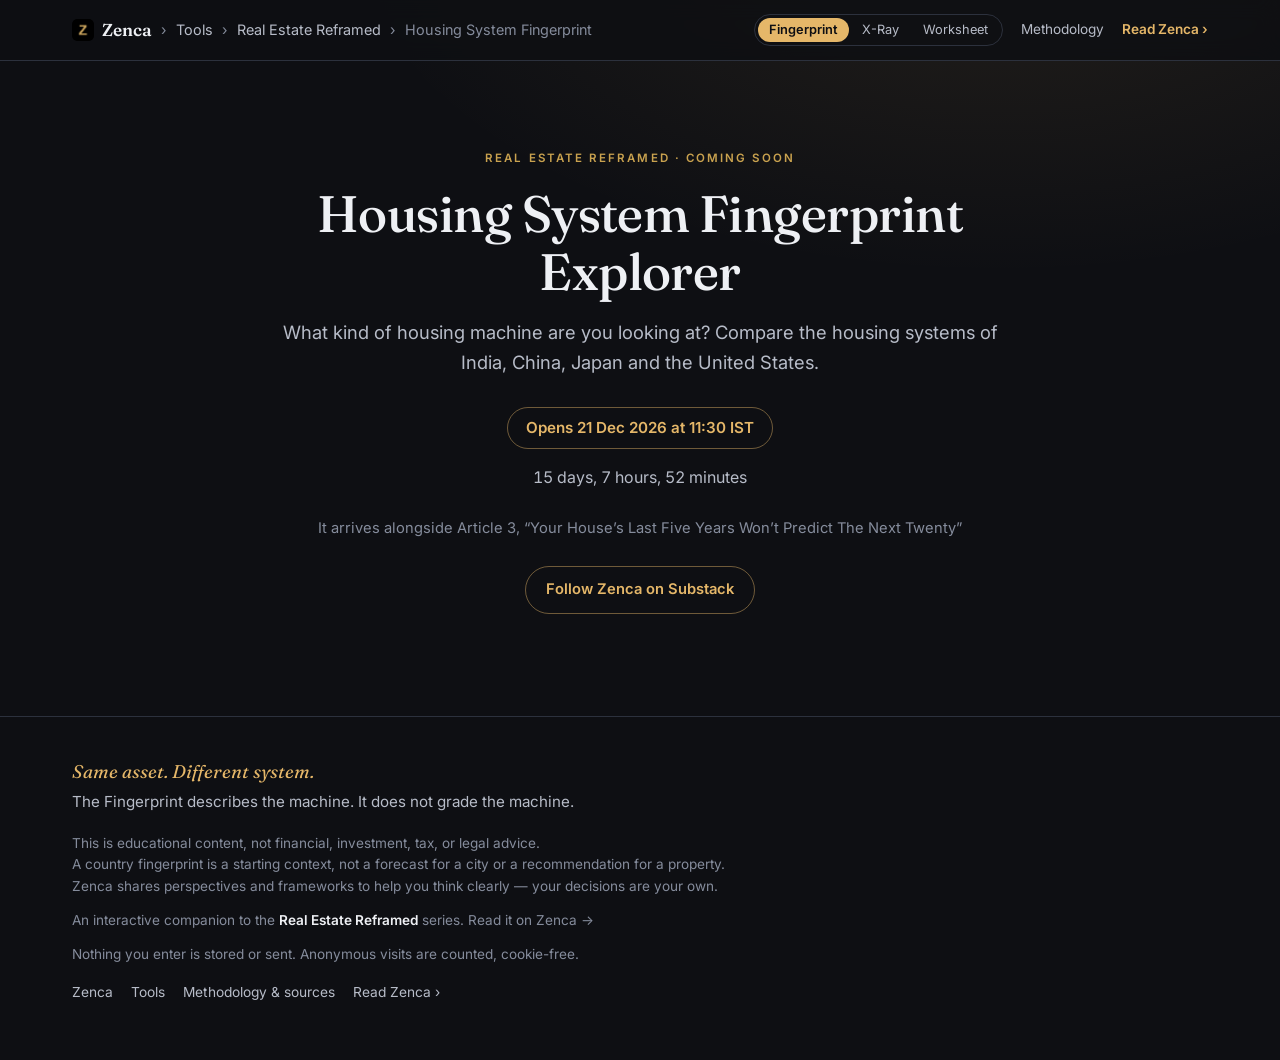
==== fingerprint/index.html @ 31d78867 "Deploy Real Estate Reframed (2026-11-09 19:10)" ====
<!DOCTYPE html>
<html lang="en">
<head>
  <meta charset="UTF-8" />
  <meta name="viewport" content="width=device-width, initial-scale=1.0" />
  <title>Housing System Fingerprint Explorer — Real Estate Reframed</title>
  <meta name="description" content="What kind of housing machine are you looking at? Compare the housing systems of India, China, Japan and the United States across demand, supply, finance, development, legal architecture and shock transmission. A fingerprint, not a scorecard." />
  <link rel="icon" type="image/png" href="favicon.png" />
  <link rel="apple-touch-icon" href="favicon.png" />
  <link rel="preconnect" href="https://fonts.googleapis.com" />
  <link rel="preconnect" href="https://fonts.gstatic.com" crossorigin />
  <link href="https://fonts.googleapis.com/css2?family=Fraunces:ital,opsz,wght@0,9..144,400;0,9..144,500;0,9..144,600;1,9..144,400;1,9..144,500&family=Inter:wght@400;500;600&display=swap" rel="stylesheet" />
  <link rel="stylesheet" href="style.css?v=644ce23826" />
  <!-- zenca-deploy:start (owned by the deployment chat; see build-deploy-planning.md) -->
  <meta property="og:type" content="website" />
  <meta property="og:site_name" content="Zenca" />
  <meta property="og:title" content="Housing System Fingerprint Explorer — Real Estate Reframed" />
  <meta property="og:description" content="Same asset. Different system. India, China, Japan and the US don’t just have different property prices — they have different housing machines." />
  <meta property="og:url" content="https://real-estate-reframed.zenca.global/fingerprint/" />
  <meta property="og:image" content="https://real-estate-reframed.zenca.global/_shared/og/fingerprint.png" />
  <meta property="og:image:width" content="1200" />
  <meta property="og:image:height" content="630" />
  <meta name="twitter:card" content="summary_large_image" />
  <link rel="canonical" href="https://real-estate-reframed.zenca.global/fingerprint/" />
  <link rel="stylesheet" href="../_shared/site.css?v=1f6c7fd32f" />
  <script src="../_shared/site.js?v=88c679d0bc" data-zenca-tool="fingerprint"></script>
  <script data-goatcounter="https://real-estate-reframed.goatcounter.com/count" data-goatcounter-settings='{"no_onload": true}' async src="https://gc.zgo.at/count.js"></script>
  <!-- zenca-deploy:end -->
</head>
<body>
  <a class="skip" href="#app">Skip to content</a>
  <header class="topbar">
    <div class="wrap topbar-inner">
      <nav class="crumbs" aria-label="Breadcrumb">
        <a class="crumb-brand" href="https://zenca.global"><img class="crumb-logo" src="favicon.png" alt="" width="22" height="22" />Zenca</a>
        <!-- zenca-deploy:start --><span class="zenca-rer-mobile"><span class="crumb-sep" aria-hidden="true">›</span><a data-zenca-link="hub" href="../">Real Estate Reframed</a></span><!-- zenca-deploy:end -->
        <span class="crumb-rest">
          <span class="crumb-sep" aria-hidden="true">›</span>
          <a href="https://zenca.global/tools">Tools</a>
          <!-- zenca-deploy:start --><span class="zenca-rer-crumb"><span class="crumb-sep" aria-hidden="true">›</span><a data-zenca-link="hub" href="../">Real Estate Reframed</a></span><!-- zenca-deploy:end -->
          <span class="crumb-sep" aria-hidden="true">›</span>
          <a class="crumb-current" href="#/" aria-current="page">Housing System Fingerprint</a>
        </span>
      </nav>
      <div class="topbar-right">
        <!-- zenca-deploy:start --><nav class="zenca-switch" aria-label="Real Estate Reframed tools"><a data-zenca-link="fingerprint" href="../fingerprint/" aria-current="page">Fingerprint</a><a data-zenca-link="xray" href="../x-ray/">X-Ray</a><a data-zenca-link="worksheet" href="../worksheet/">Worksheet</a></nav><!-- zenca-deploy:end -->
        <a class="top-link" href="#/method">Methodology</a>
        <a class="read-zenca" href="https://zencaglobal.substack.com/" target="_blank" rel="noopener">Read Zenca <span aria-hidden="true">›</span></a>
      </div>
    </div>
  </header>

  <main id="app" tabindex="-1"></main>

  <div class="drawer-scrim" id="drawer-scrim" hidden></div>
  <aside class="drawer" id="drawer" role="dialog" aria-modal="true" aria-labelledby="dr-title" hidden></aside>
  <div class="sr" id="announce" aria-live="polite"></div>

  <footer class="site-foot">
    <div class="wrap">
      <p class="foot-lines">
        <span class="foot-cue">Same asset. Different system.</span>
        <span>The Fingerprint describes the machine. It does not grade the machine.</span>
      </p>
      <p class="disclaimer">
        <span>This is educational content, not financial, investment, tax, or legal advice.</span>
        <span>A country fingerprint is a starting context, not a forecast for a city or a recommendation for a property.</span>
        <span>Zenca shares perspectives and frameworks to help you think clearly — your decisions are your own.</span>
      </p>
      <!-- zenca-deploy:start -->
      <p class="colophon">
        An interactive companion to the <strong>Real Estate Reframed</strong> series.
        <a data-zenca-link="series" href="https://zenca.global/p/real-estate-reframed-series" target="_blank" rel="noopener">Read it on Zenca &rarr;</a>
      </p>
      <p class="colophon privacy-note">Nothing you enter is stored or sent. Anonymous visits are counted, cookie-free.</p>
      <!-- zenca-deploy:end -->
      <nav class="foot-nav" aria-label="Zenca">
        <a href="https://zenca.global">Zenca</a>
        <a href="https://zenca.global/tools">Tools</a>
        <a href="#/method">Methodology &amp; sources</a>
        <a href="https://zencaglobal.substack.com/" target="_blank" rel="noopener">Read Zenca &rsaquo;</a>
      </nav>
    </div>
  </footer>

  <!-- Framework first, then sources, then one file per country. -->
  <script src="data/framework.js?v=1b77fba8e0"></script>
  <script src="data/sources.js?v=18398de680"></script>
  <script src="data/mechanisms.js?v=1ca37f7293"></script>
  <script src="data/countries/in.js?v=6a4deec4f9"></script>
  <script src="data/countries/cn.js?v=12f8444ed9"></script>
  <script src="data/countries/jp.js?v=3e7975215a"></script>
  <script src="data/countries/us.js?v=474ff73842"></script>
  <script src="app.js?v=c3b00e1799"></script>
</body>
</html>
---- fingerprint/style.css ----
/* ============================================================
   Housing System Fingerprint Explorer — Real Estate Reframed
   Zenca design system: dark + gold/amber, Fraunces + Inter,
   shared with FIRE Reframed, The Price of Advice and the
   Property Decision X-Ray. Country colours are identity only:
   always paired with a marker shape and a country code.
   ============================================================ */

:root {
  --bg:        #0e0f13;
  --bg-2:      #15171d;
  --card:      #1a1d25;
  --card-2:    #21252f;
  --cell:      #262b36;
  --line:      #2c313d;
  --ink:       #eef0f4;
  --ink-soft:  #b7bcc8;
  --ink-mute:  #858c9c;
  --gold:      #e5b769;
  --gold-soft: #c9a24f;
  --gold-dim:  rgba(229,183,105,0.14);
  --cool:      #8fa9cc;
  --cool-dim:  rgba(143,169,204,0.12);
  --radius:    16px;
  --wrap:      1180px;
  --shadow:    0 18px 50px rgba(0,0,0,0.45);
  --top:       60px;
  color-scheme: dark;
}

* { box-sizing: border-box; }
[hidden] { display: none !important; }
html { scroll-behavior: smooth; scroll-padding-top: 130px; }
body {
  margin: 0;
  background: radial-gradient(1100px 600px at 78% -8%, rgba(229,183,105,0.10), transparent 60%), var(--bg);
  color: var(--ink);
  font-family: "Inter", system-ui, -apple-system, "Segoe UI", sans-serif;
  line-height: 1.6;
  -webkit-font-smoothing: antialiased;
  overflow-x: hidden;
}
.wrap { max-width: var(--wrap); margin: 0 auto; padding: 0 22px; }
h1, h2, h3, h4 { font-family: "Fraunces", Georgia, "Times New Roman", serif; font-weight: 500; line-height: 1.15; letter-spacing: -0.01em; }
em { color: var(--gold); font-style: italic; }
strong, b { color: var(--ink); font-weight: 600; }
a { color: var(--gold); }
button { font: inherit; color: inherit; }
:focus-visible { outline: 2px solid var(--gold); outline-offset: 2px; border-radius: 6px; }
#app:focus { outline: none; }
.sr { position: absolute; width: 1px; height: 1px; overflow: hidden; clip: rect(0 0 0 0); white-space: nowrap; }
.skip { position: absolute; left: -999px; top: 8px; z-index: 100; background: var(--gold); color: #17130a; padding: 8px 14px; border-radius: 8px; font-weight: 600; }
.skip:focus { left: 12px; }
.muted { color: var(--ink-mute); }

/* ---------- Top bar (shared Zenca pattern) ---------- */
.topbar { position: sticky; top: 0; z-index: 50; background: rgba(14,15,19,0.88); backdrop-filter: blur(10px); border-bottom: 1px solid var(--line); }
.topbar-inner { display: flex; align-items: center; justify-content: space-between; height: var(--top); gap: 12px; }
.crumbs { display: flex; align-items: center; gap: 9px; min-width: 0; font-size: 0.9rem; }
.crumbs a { color: var(--ink-soft); text-decoration: none; white-space: nowrap; transition: color 0.15s; }
.crumbs a:hover { color: var(--gold); }
.crumb-brand { display: inline-flex; align-items: center; gap: 8px; font-family: "Fraunces", serif; font-weight: 600; font-size: 1.08rem; color: var(--ink) !important; }
.crumb-logo { width: 22px; height: 22px; border-radius: 5px; display: block; }
.crumb-rest { display: inline-flex; align-items: center; gap: 9px; min-width: 0; }
.crumb-sep { color: var(--ink-mute); }
.crumb-current { color: var(--ink-mute) !important; overflow: hidden; text-overflow: ellipsis; }
.topbar-right { display: flex; align-items: center; gap: 18px; }
.top-link { color: var(--ink-soft); text-decoration: none; font-size: 0.85rem; white-space: nowrap; }
.top-link:hover { color: var(--gold); }
.read-zenca { color: var(--gold); text-decoration: none; font-weight: 600; font-size: 0.85rem; white-space: nowrap; }
.read-zenca:hover { text-decoration: underline; }

/* ---------- Hero ---------- */
.hero { padding: 74px 0 38px; }
.hero-sm { padding: 48px 0 18px; }
.eyebrow { text-transform: uppercase; letter-spacing: 0.18em; font-size: 0.72rem; color: var(--gold-soft); font-weight: 600; margin: 0 0 18px; }
.hero h1 { font-size: clamp(2.1rem, 5.2vw, 3.6rem); margin: 0 0 22px; max-width: 18ch; }
.lede { font-size: clamp(1.02rem, 2vw, 1.2rem); color: var(--ink-soft); max-width: 70ch; margin: 0 0 26px; }
.guard {
  display: flex; gap: 14px; align-items: flex-start; max-width: 74ch;
  border: 1px solid var(--gold-soft); background: linear-gradient(160deg, rgba(229,183,105,0.10), transparent);
  border-radius: 14px; padding: 14px 18px; margin: 0 0 28px; color: var(--ink-soft); font-size: 0.96rem;
}
.guard-mark { flex: 0 0 auto; color: var(--gold); font-family: "Fraunces", serif; font-size: 1.3rem; line-height: 1.2; }
.guard b { color: var(--ink); }
.hero-a3 { color: var(--ink-soft); font-size: 0.95rem; margin: -10px 0 26px; max-width: 74ch; }
.hero-a3 a { font-style: italic; }
.hero-nav { display: flex; flex-wrap: wrap; gap: 10px; }
.hero-nav a {
  font-size: 0.85rem; color: var(--ink-soft); text-decoration: none;
  border: 1px solid var(--line); border-radius: 999px; padding: 7px 14px;
  transition: border-color 0.15s, color 0.15s, background 0.15s;
}
.hero-nav a:hover { border-color: var(--gold-soft); color: var(--gold); background: var(--gold-dim); }
.cue { font-family: "Fraunces", serif; font-style: italic; color: var(--gold); font-size: clamp(1.15rem, 2.4vw, 1.45rem); margin: 0; }

/* ---------- Sections ---------- */
.part { padding: 56px 0; border-top: 1px solid var(--line); scroll-margin-top: 70px; }
.part-head { margin-bottom: 28px; }
.part-num { display: inline-block; font-size: 0.72rem; font-weight: 700; letter-spacing: 0.16em; text-transform: uppercase; color: var(--gold-soft); border: 1px solid var(--gold-soft); border-radius: 999px; padding: 3px 11px; margin-bottom: 14px; }
.part-head h2 { font-size: clamp(1.6rem, 3.2vw, 2.3rem); margin: 0 0 12px; }
.part-sub { color: var(--ink-soft); margin: 0; max-width: 74ch; }
.lines span { display: block; }
.lines span + span { margin-top: 0.5em; }
.card { background: linear-gradient(180deg, var(--card), var(--bg-2)); border: 1px solid var(--line); border-radius: var(--radius); padding: 24px; box-shadow: var(--shadow); }
.note { color: var(--ink-mute); font-size: 0.86rem; margin: 14px 0 0; }

/* ---------- Country identity ---------- */
.cb { display: inline-flex; align-items: center; gap: 6px; font-weight: 600; font-size: 0.82rem; color: var(--ink); letter-spacing: 0.04em; white-space: nowrap; }
.cb svg { display: block; flex: 0 0 auto; }
.cb-name { font-weight: 500; letter-spacing: 0; color: var(--ink-soft); }

/* ---------- Four apartments ---------- */
.apts { display: grid; grid-template-columns: repeat(4, 1fr); gap: 12px; margin: 0 0 26px; }
.apt { border: 1px dashed var(--line); border-radius: 12px; padding: 14px 16px; font-size: 0.9rem; color: var(--ink-soft); }
.apt .cb { margin-bottom: 8px; }
.apt-plus { color: var(--ink-mute); padding: 0 2px; }

/* ---------- Country cards ---------- */
.machines { display: grid; grid-template-columns: repeat(2, 1fr); gap: 16px; }
.mcard {
  display: flex; flex-direction: column; gap: 12px; position: relative;
  background: linear-gradient(180deg, var(--card), var(--bg-2)); border: 1px solid var(--line); border-radius: var(--radius);
  padding: 22px 24px; border-top: 3px solid var(--c);
}
.mcard-top { display: flex; align-items: center; justify-content: space-between; gap: 12px; }
.mcard-name { font-family: "Fraunces", serif; font-size: 1.5rem; margin: 0; }
.mcard-label { font-family: "Fraunces", serif; font-style: italic; color: var(--gold); font-size: 1.12rem; margin: -4px 0 2px; line-height: 1.3; }
.mcard p { margin: 0; color: var(--ink-soft); font-size: 0.93rem; }
.mcard-k { display: block; font-size: 0.66rem; letter-spacing: 0.14em; text-transform: uppercase; color: var(--ink-mute); font-weight: 600; margin-bottom: 3px; }
.dni { border-left: 2px solid var(--gold-soft); padding: 8px 12px; background: var(--gold-dim); border-radius: 0 8px 8px 0; }
.dni p { color: var(--ink); }
.mcard-foot { display: flex; justify-content: space-between; align-items: center; gap: 10px; margin-top: auto; padding-top: 4px; flex-wrap: wrap; }
.asof { font-size: 0.76rem; color: var(--ink-mute); }

/* ---------- Buttons / links ---------- */
.btn, .btn-ghost {
  display: inline-flex; align-items: center; justify-content: center; gap: 6px; cursor: pointer; text-decoration: none;
  border-radius: 999px; padding: 9px 18px; font-weight: 600; font-size: 0.88rem; transition: background 0.15s, border-color 0.15s, color 0.15s;
}
.btn { background: var(--card-2); border: 1px solid var(--gold-soft); color: var(--gold); }
.btn:hover { background: var(--gold-dim); }
.btn-ghost { background: transparent; border: 1px solid var(--line); color: var(--ink-soft); }
.btn-ghost:hover { border-color: var(--gold-soft); color: var(--gold); }
.small { padding: 5px 12px; font-size: 0.8rem; }
.linkbtn { background: none; border: 0; padding: 0; color: var(--gold); cursor: pointer; font-size: 0.84rem; font-weight: 500; text-decoration: underline; text-decoration-color: rgba(229,183,105,0.4); text-underline-offset: 3px; }
.linkbtn:hover { text-decoration-color: var(--gold); }

/* ---------- Which is better? ---------- */
.which { margin: 0 0 22px; border: 1px solid var(--line); border-radius: 12px; background: var(--bg-2); }
.which summary { cursor: pointer; padding: 12px 16px; color: var(--ink-soft); font-size: 0.92rem; list-style: none; display: flex; align-items: center; gap: 10px; }
.which summary::-webkit-details-marker { display: none; }
.which summary::before { content: "?"; display: grid; place-items: center; width: 22px; height: 22px; border-radius: 50%; border: 1px solid var(--gold-soft); color: var(--gold); font-size: 0.78rem; font-weight: 700; flex: 0 0 auto; }
.which[open] summary { color: var(--ink); }
.which p { margin: 0; padding: 0 16px 14px 48px; color: var(--ink-soft); font-size: 0.92rem; max-width: 80ch; }

/* ---------- Toolbar ---------- */
.toolbar {
  position: sticky; top: var(--top); z-index: 30;
  display: flex; flex-wrap: wrap; align-items: center; gap: 12px 22px;
  padding: 12px 0; margin: 0 0 18px;
  background: rgba(14,15,19,0.97); /* no backdrop-filter: two blurred sticky bars on a very tall page rendered blank in software compositing */
  border-bottom: 1px solid var(--line);
}
.tb-group { display: flex; align-items: center; gap: 8px; flex-wrap: wrap; }
.tb-label { font-size: 0.68rem; letter-spacing: 0.14em; text-transform: uppercase; color: var(--ink-mute); font-weight: 600; margin-right: 2px; }
.chip {
  display: inline-flex; align-items: center; gap: 6px; cursor: pointer;
  background: transparent; border: 1px solid var(--line); border-radius: 999px; padding: 5px 12px 5px 9px;
  color: var(--ink-mute); font-size: 0.82rem; font-weight: 600; transition: border-color 0.15s, color 0.15s, background 0.15s;
}
.chip:hover { border-color: var(--ink-mute); color: var(--ink-soft); }
.chip[aria-pressed="true"] { border-color: var(--c, var(--gold-soft)); color: var(--ink); background: var(--card-2); }
.chip[aria-pressed="false"] svg { opacity: 0.35; }
.chip.fam { padding: 5px 12px; font-weight: 500; }
.chip.fam[aria-pressed="true"] { border-color: var(--gold-soft); color: var(--gold); background: var(--gold-dim); }
.seg { display: inline-flex; border: 1px solid var(--line); border-radius: 999px; overflow: hidden; }
.seg button { background: transparent; border: 0; color: var(--ink-mute); padding: 7px 15px; font-size: 0.84rem; font-weight: 600; cursor: pointer; transition: background 0.15s, color 0.15s; }
.seg button[aria-pressed="true"] { background: var(--gold); color: #17130a; }
.seg.seg-sm button { padding: 5px 12px; font-size: 0.78rem; }
.series-links li .opens { color: var(--gold-soft); font-size: 0.76rem; }
.teaser-links { margin: 14px 0 0; display: flex; flex-wrap: wrap; gap: 8px; }
.switch { display: inline-flex; align-items: center; gap: 9px; cursor: pointer; font-size: 0.84rem; color: var(--ink-soft); user-select: none; }
.switch input { appearance: none; -webkit-appearance: none; width: 34px; height: 20px; border-radius: 999px; background: var(--card-2); border: 1px solid var(--line); position: relative; cursor: pointer; margin: 0; transition: background 0.15s; }
.switch input::after { content: ""; position: absolute; top: 2px; left: 2px; width: 14px; height: 14px; border-radius: 50%; background: var(--ink-mute); transition: transform 0.15s, background 0.15s; }
.switch input:checked { background: var(--cool-dim); border-color: var(--cool); }
.switch input:checked::after { transform: translateX(14px); background: var(--cool); }
.switch input:disabled { opacity: 0.4; }
.switch:has(input:disabled) { color: var(--ink-mute); cursor: default; }
.fam-row { flex-basis: 100%; }

/* ---------- Difference summary ---------- */
.diffsum { border: 1px solid var(--cool); background: var(--cool-dim); border-radius: 12px; padding: 12px 16px; margin: 0 0 20px; font-size: 0.9rem; color: var(--ink-soft); }
.diffsum b { color: var(--ink); }
.diffsum ul { list-style: none; padding: 0; margin: 8px 0 0; display: flex; flex-wrap: wrap; gap: 6px 8px; }
.diffsum li button { background: transparent; border: 1px solid rgba(143,169,204,0.5); color: var(--ink); border-radius: 999px; padding: 3px 11px; font-size: 0.8rem; cursor: pointer; }
.diffsum li button:hover { border-color: var(--cool); }

/* ---------- Legend ---------- */
.legend { display: flex; flex-wrap: wrap; align-items: center; gap: 8px 18px; margin: 0 0 18px; font-size: 0.82rem; color: var(--ink-mute); }
.legend-note { flex-basis: 100%; }

/* ---------- Spectrum: shared track ---------- */
.spec { display: grid; grid-template-columns: minmax(110px, 180px) minmax(0, 1fr) minmax(110px, 180px); align-items: center; gap: 14px; }
.spec-end { font-size: 0.78rem; color: var(--ink-mute); line-height: 1.3; }
.spec-l { text-align: right; }
.spec-r { text-align: left; }
.track { display: grid; grid-template-columns: repeat(5, minmax(0, 1fr)); gap: 3px; }
.cell { background: var(--cell); min-height: 46px; display: flex; align-items: center; justify-content: center; gap: 2px; flex-wrap: wrap; padding: 4px 2px; }
.cell:first-child { border-radius: 9px 0 0 9px; }
.cell:last-child { border-radius: 0 9px 9px 0; }
.mk {
  display: inline-flex; flex-direction: column; align-items: center; gap: 1px; cursor: pointer;
  background: transparent; border: 0; padding: 3px 4px; border-radius: 8px; min-width: 30px;
  transition: background 0.12s, transform 0.12s;
}
.mk:hover { background: rgba(255,255,255,0.06); }
.mk:hover svg { transform: scale(1.12); }
.mk svg { display: block; transition: transform 0.12s; }
.mk-code { font-size: 0.66rem; font-weight: 700; letter-spacing: 0.05em; color: var(--ink-soft); line-height: 1; }
.na-line { grid-column: 2 / 3; font-size: 0.78rem; color: var(--ink-mute); font-style: italic; margin-top: -4px; }

/* compact (lens cards) */
.spec.compact .cell { min-height: 38px; }
.spec.compact .spec-end { font-size: 0.72rem; }

/* ---------- Spectrum: stacked lanes (mobile, single country) ---------- */
.lanes { display: flex; flex-direction: column; gap: 6px; }
.lane-ends { display: flex; justify-content: space-between; gap: 16px; font-size: 0.74rem; color: var(--ink-mute); line-height: 1.3; }
.lane-ends span:last-child { text-align: right; }
.lane { display: grid; grid-template-columns: 52px minmax(0, 1fr); align-items: center; gap: 10px; }
.lane.solo { grid-template-columns: minmax(0, 1fr); }
.lane .track { gap: 2px; }
.lane .cell { min-height: 30px; padding: 2px; }
.lane .mk { min-width: 0; padding: 2px 6px; }
.lane .mk-code { display: none; }
.lane-na { font-size: 0.78rem; color: var(--ink-mute); font-style: italic; }

/* ---------- Families & dimension rows ---------- */
.family { margin: 0 0 38px; scroll-margin-top: 140px; }
.fam-head { display: grid; grid-template-columns: auto 1fr; gap: 4px 14px; align-items: baseline; margin: 0 0 6px; }
.fam-letter { font-family: "Fraunces", serif; color: var(--gold-soft); font-size: 1.5rem; line-height: 1; }
.fam-head h3 { font-size: 1.45rem; margin: 0; }
.fam-q { grid-column: 2; margin: 0; color: var(--ink); font-size: 0.98rem; }
.fam-intro { grid-column: 2; margin: 4px 0 0; color: var(--ink-mute); font-size: 0.9rem; max-width: 80ch; }
.dims { display: flex; flex-direction: column; gap: 10px; margin-top: 16px; }
.dim {
  background: var(--card); border: 1px solid var(--line); border-radius: 14px; padding: 14px 18px 16px;
  scroll-margin-top: 150px; transition: border-color 0.15s;
}
.dim.is-big { border-color: var(--cool); box-shadow: inset 3px 0 0 var(--cool); }
.dim.is-target { border-color: var(--gold-soft); }
.dim-head { display: flex; align-items: center; justify-content: space-between; gap: 10px; margin: 0 0 10px; flex-wrap: wrap; }
.dim-toggle { display: inline-flex; align-items: baseline; gap: 10px; background: none; border: 0; padding: 0; cursor: pointer; text-align: left; color: var(--ink); }
.dim-n { font-family: "Fraunces", serif; color: var(--ink-mute); font-size: 0.95rem; min-width: 1.4em; }
.dim-name { font-family: "Fraunces", serif; font-size: 1.12rem; }
.dim-toggle:hover .dim-name { color: var(--gold); }
.chev { display: inline-block; width: 8px; height: 8px; border-right: 1.5px solid var(--ink-mute); border-bottom: 1.5px solid var(--ink-mute); transform: rotate(45deg) translateY(-3px); transition: transform 0.15s; margin-left: 2px; }
.dim-toggle[aria-expanded="true"] .chev { transform: rotate(225deg) translateY(-1px); }
.tag { font-size: 0.66rem; letter-spacing: 0.1em; text-transform: uppercase; font-weight: 600; border-radius: 999px; padding: 2px 9px; white-space: nowrap; }
.tag-big { color: var(--cool); border: 1px solid rgba(143,169,204,0.6); }
.tag-lens { color: var(--ink-mute); border: 1px solid var(--line); }
.tag-interp { color: var(--gold-soft); border: 1px dashed rgba(201,162,79,0.6); }
.tag-var { color: var(--ink-soft); border: 1px solid var(--line); }
.dim-more { margin-top: 16px; padding-top: 14px; border-top: 1px dashed var(--line); display: grid; grid-template-columns: minmax(0, 1fr) minmax(0, 1.2fr); gap: 18px 28px; }
.dim-more[hidden] { display: none; }
.about p { margin: 0 0 10px; font-size: 0.9rem; color: var(--ink-soft); }
.about p:last-child { margin-bottom: 0; }
.k { display: block; font-size: 0.66rem; letter-spacing: 0.14em; text-transform: uppercase; color: var(--ink-mute); font-weight: 600; margin-bottom: 2px; }
.subf { margin: 4px 0 0; padding: 12px 14px; border: 1px solid var(--line); border-radius: 10px; background: var(--bg-2); font-size: 0.86rem; color: var(--ink-soft); }
.subf ul { margin: 4px 0 8px; padding-left: 18px; }
.subf li { margin: 3px 0; }
.subf li b { font-weight: 500; }
.subf p { margin: 6px 0 0; font-size: 0.86rem; }
.subf-guard { color: var(--ink-mute); border-left: 2px solid var(--gold-soft); padding-left: 10px; }
.rats { list-style: none; margin: 0; padding: 0; display: flex; flex-direction: column; gap: 12px; }
.rats li { display: grid; grid-template-columns: 52px minmax(0, 1fr); gap: 10px; font-size: 0.9rem; color: var(--ink-soft); }
.rats .rat-pos { display: block; font-size: 0.74rem; color: var(--ink-mute); margin-bottom: 1px; }
.rats .linkbtn { margin-top: 3px; display: inline-block; }

/* ---------- Lens cards (at a glance) ---------- */
.lenses { display: flex; flex-direction: column; gap: 16px; }
.lens { background: linear-gradient(180deg, var(--card), var(--bg-2)); border: 1px solid var(--line); border-radius: var(--radius); padding: 22px 24px; scroll-margin-top: 150px; }
.lens-head { display: grid; grid-template-columns: auto 1fr; gap: 0 16px; margin: 0 0 16px; }
.lens-n { font-family: "Fraunces", serif; font-size: 2rem; line-height: 1; color: var(--gold-soft); }
.lens-head h3 { font-size: 1.3rem; margin: 2px 0 6px; }
.lens-head p { margin: 0; color: var(--ink-mute); font-size: 0.9rem; max-width: 80ch; }
.lens-body { display: grid; grid-template-columns: minmax(0, 1fr) minmax(0, 1.15fr); gap: 22px 32px; align-items: start; }
.lens-sum { list-style: none; margin: 0; padding: 0; display: flex; flex-direction: column; gap: 12px; }
.lens-sum li { display: grid; grid-template-columns: 52px minmax(0, 1fr); gap: 10px; font-size: 0.93rem; color: var(--ink-soft); }
.lens-dims { display: flex; flex-direction: column; gap: 12px; }
.mini-dim-name { display: flex; align-items: baseline; justify-content: space-between; gap: 10px; font-size: 0.86rem; color: var(--ink); margin: 0 0 5px; }
.mini-dim-name .linkbtn { font-size: 0.76rem; white-space: nowrap; }
.mini-dim.is-big .track { box-shadow: 0 0 0 1px var(--cool); border-radius: 10px; }
.mini-dim .spec { grid-template-columns: minmax(80px, 120px) minmax(0, 1fr) minmax(80px, 120px); gap: 10px; }
.lens-foot { margin: 14px 0 0; display: flex; justify-content: flex-end; }

/* ---------- Mechanisms ---------- */
.mech-tabs { margin: 0 0 18px; }
.mech-title { font-size: 1.35rem; margin: 0 0 6px; }
.mech-intro { color: var(--ink-soft); margin: 0 0 18px; max-width: 74ch; }
.chains { display: flex; flex-direction: column; gap: 12px; }
.chain { background: var(--card); border: 1px solid var(--line); border-radius: 14px; padding: 14px 18px; display: grid; grid-template-columns: 150px minmax(0, 1fr); gap: 8px 18px; align-items: start; border-left: 3px solid var(--c); }
.chain-who { display: flex; flex-direction: column; gap: 6px; }
.period { display: inline-block; align-self: flex-start; font-size: 0.66rem; letter-spacing: 0.1em; text-transform: uppercase; color: var(--ink-mute); border: 1px solid var(--line); border-radius: 999px; padding: 2px 9px; font-weight: 600; }
.steps { list-style: none; margin: 0; padding: 0; display: flex; flex-wrap: wrap; align-items: center; gap: 6px 4px; }
.steps li { display: inline-flex; align-items: center; gap: 4px; font-size: 0.88rem; color: var(--ink); }
.steps li + li::before { content: "→"; color: var(--gold-soft); margin: 0 4px 0 2px; }
.steps span { background: var(--card-2); border: 1px solid var(--line); border-radius: 8px; padding: 3px 9px; }
.chain-note { grid-column: 2; margin: 2px 0 0; color: var(--ink-mute); font-size: 0.84rem; }
.chain-dims { grid-column: 2; display: flex; flex-wrap: wrap; align-items: center; gap: 4px 12px; font-size: 0.8rem; color: var(--ink-mute); }
.lev-site { font-family: "Fraunces", serif; font-size: 1.2rem; color: var(--ink); margin: 0 0 2px; }
.mech-caption { margin: 18px 0 0; }

/* ---------- Layers ---------- */
.layers { list-style: none; margin: 0 0 16px; padding: 0; display: grid; grid-template-columns: repeat(4, 1fr); }
.layers li { position: relative; padding: 16px 20px; border: 1px solid var(--line); background: var(--card); display: flex; flex-direction: column; gap: 3px; }
.layers li:first-child { border-radius: 12px 0 0 12px; border-color: var(--gold-soft); background: linear-gradient(160deg, rgba(229,183,105,0.12), var(--card)); }
.layers li:last-child { border-radius: 0 12px 12px 0; }
.layers li + li { border-left: 0; }
.layers li:not(:last-child)::after { content: "→"; position: absolute; right: -9px; top: 50%; transform: translateY(-50%); color: var(--gold); background: var(--bg); z-index: 1; padding: 0 1px; font-size: 0.9rem; }
.layers b { font-family: "Fraunces", serif; font-weight: 500; font-size: 1.12rem; color: var(--gold); }
.layers span { color: var(--ink-soft); font-size: 0.88rem; }
.layers .here { font-size: 0.64rem; letter-spacing: 0.12em; text-transform: uppercase; color: var(--gold-soft); font-weight: 700; }

.series-links { margin: 0 0 18px; }
.series-links ul { list-style: none; margin: 6px 0 0; padding: 0; display: grid; grid-template-columns: repeat(3, minmax(0, 1fr)); gap: 10px; }
.series-links li { background: var(--card); border: 1px solid var(--line); border-radius: 12px; padding: 12px 16px; display: flex; flex-direction: column; gap: 3px; font-size: 0.9rem; }
.series-links li a { text-decoration: none; font-weight: 600; }
.series-links li a:hover { text-decoration: underline; }
.series-links li span { color: var(--ink-mute); font-size: 0.82rem; }
@media (max-width: 720px) { .series-links ul { grid-template-columns: 1fr; } }
.method-teaser { display: grid; grid-template-columns: minmax(0, 1fr) minmax(0, 1.3fr); gap: 20px 36px; align-items: start; }
.method-teaser h3 { font-size: 1.35rem; margin: 0 0 10px; }
.checks { list-style: none; margin: 0; padding: 0; display: flex; flex-direction: column; gap: 8px; }
.checks li { display: grid; grid-template-columns: 18px 1fr; gap: 10px; color: var(--ink-soft); font-size: 0.92rem; }
.checks li::before { content: ""; width: 7px; height: 7px; margin-top: 8px; border-radius: 50%; background: var(--gold-soft); }

/* ---------- Country page ---------- */
.back { display: inline-flex; gap: 6px; color: var(--ink-soft); text-decoration: none; font-size: 0.88rem; margin: 0 0 22px; }
.back:hover { color: var(--gold); }
.c-hero { display: grid; grid-template-columns: minmax(0, 1.25fr) minmax(0, 1fr); gap: 26px 40px; align-items: start; }
.c-hero h1 { font-size: clamp(2.1rem, 5vw, 3.3rem); margin: 6px 0 6px; display: flex; align-items: center; gap: 14px; }
.c-label { font-family: "Fraunces", serif; font-style: italic; color: var(--gold); font-size: clamp(1.2rem, 2.6vw, 1.6rem); margin: 0 0 18px; line-height: 1.3; }
.c-hero p { color: var(--ink-soft); margin: 0 0 12px; }
.side-stack { display: flex; flex-direction: column; gap: 14px; }
.compare-box { display: flex; flex-direction: column; gap: 10px; }
.compare-box label { font-size: 0.86rem; color: var(--ink-soft); }
.compare-row { display: flex; gap: 8px; flex-wrap: wrap; }
select { background: var(--bg-2); border: 1px solid var(--line); color: var(--ink); border-radius: 10px; padding: 8px 12px; font: inherit; font-size: 0.9rem; }
select:focus { border-color: var(--gold-soft); outline: none; }
.var-note { font-size: 0.86rem; color: var(--ink-soft); border: 1px solid var(--line); border-radius: 10px; padding: 10px 14px; background: var(--bg-2); }
.lens-list { display: grid; grid-template-columns: repeat(2, 1fr); gap: 12px; }
.lens-item { background: var(--card); border: 1px solid var(--line); border-radius: 12px; padding: 14px 16px; }
.lens-item .k { margin-bottom: 4px; }
.lens-item p { margin: 0; font-size: 0.92rem; color: var(--ink-soft); }
.single .dim-head { margin-bottom: 6px; }
.single-rat { display: grid; grid-template-columns: minmax(0, 1fr) auto; gap: 6px 16px; align-items: baseline; margin-top: 10px; font-size: 0.9rem; color: var(--ink-soft); }
.single-rat p { margin: 0; }

/* ---------- Method page ---------- */
.m-grid { display: grid; grid-template-columns: 220px minmax(0, 1fr); gap: 36px; align-items: start; }
.m-nav { position: sticky; top: 84px; display: flex; flex-direction: column; gap: 2px; }
.m-nav a { color: var(--ink-soft); text-decoration: none; font-size: 0.88rem; padding: 6px 10px; border-radius: 8px; }
.m-nav a:hover { background: var(--card); color: var(--gold); }
.m-sec { margin: 0 0 44px; scroll-margin-top: 80px; }
.m-sec h2 { font-size: 1.7rem; margin: 0 0 12px; }
.m-sec h3 { font-size: 1.15rem; margin: 22px 0 8px; }
.m-sec p, .m-sec li { color: var(--ink-soft); font-size: 0.95rem; max-width: 80ch; }
.m-sec ul { padding-left: 20px; }
.m-sec li { margin: 4px 0; }
.req-lines { display: flex; flex-direction: column; gap: 6px; margin: 0 0 16px; }
.tbl-wrap { overflow-x: auto; border: 1px solid var(--line); border-radius: 12px; margin: 12px 0; }
table { width: 100%; border-collapse: collapse; font-size: 0.86rem; }
th, td { text-align: left; padding: 10px 14px; border-bottom: 1px solid var(--line); vertical-align: top; }
th { color: var(--ink-mute); font-weight: 600; font-size: 0.72rem; letter-spacing: 0.1em; text-transform: uppercase; background: var(--bg-2); }
td { color: var(--ink-soft); }
tr:last-child td { border-bottom: 0; }
td b { color: var(--ink); font-weight: 500; }
.pos-demo { max-width: 640px; margin: 14px 0; }
.pos-demo .spec { grid-template-columns: 90px minmax(0, 1fr) 90px; }
.pos-names { display: grid; grid-template-columns: 90px minmax(0, 1fr) 90px; gap: 14px; margin-top: 6px; }
.pos-names div { display: grid; grid-template-columns: repeat(5, 1fr); gap: 3px; grid-column: 2; }
.pos-names span { text-align: center; font-size: 0.72rem; color: var(--ink-mute); }

/* ---------- Evidence drawer ---------- */
.drawer-scrim { position: fixed; inset: 0; background: rgba(5,6,9,0.6); z-index: 80; }
.drawer {
  position: fixed; top: 0; right: 0; bottom: 0; z-index: 90; width: min(520px, 100vw);
  background: var(--bg-2); border-left: 1px solid var(--line); box-shadow: var(--shadow);
  display: flex; flex-direction: column; animation: slide-in 0.18s ease-out;
}
@keyframes slide-in { from { transform: translateX(24px); opacity: 0; } to { transform: none; opacity: 1; } }
.dr-head { padding: 18px 22px 14px; border-bottom: 1px solid var(--line); display: flex; justify-content: space-between; gap: 12px; align-items: flex-start; }
.dr-head h2 { font-size: 1.35rem; margin: 4px 0 0; }
.dr-close { background: var(--card); border: 1px solid var(--line); border-radius: 50%; width: 34px; height: 34px; cursor: pointer; color: var(--ink-soft); font-size: 1.1rem; line-height: 1; flex: 0 0 auto; }
.dr-close:hover { border-color: var(--gold-soft); color: var(--gold); }
.dr-body { overflow-y: auto; padding: 16px 22px 28px; display: flex; flex-direction: column; gap: 18px; }
.dr-tabs { display: flex; gap: 6px; flex-wrap: wrap; }
.dr-pos { font-size: 0.92rem; color: var(--ink); margin: 8px 0 0; }
.dr-pos b { font-weight: 600; }
.dr-q { font-family: "Fraunces", serif; font-size: 1.05rem; color: var(--gold); margin: 0 0 6px; }
.dr-short { margin: 0 0 8px; color: var(--ink); }
.dr-long { margin: 0; color: var(--ink-soft); font-size: 0.93rem; }
.conf { border: 1px solid var(--line); border-radius: 12px; padding: 12px 14px; background: var(--card); font-size: 0.88rem; color: var(--ink-soft); }
.conf-label { display: inline-flex; align-items: center; gap: 8px; font-weight: 600; color: var(--ink); margin-bottom: 4px; }
.conf-label.interpretive { color: var(--gold); }
.conf p { margin: 4px 0 0; }
.dr-meta { display: flex; flex-wrap: wrap; gap: 6px 14px; font-size: 0.8rem; color: var(--ink-mute); }
.srcs { list-style: none; margin: 0; padding: 0; display: flex; flex-direction: column; gap: 10px; }
.srcs li { font-size: 0.86rem; color: var(--ink-soft); border-left: 2px solid var(--line); padding: 2px 0 2px 12px; }
.srcs .src-pub { color: var(--ink); font-weight: 500; }
.srcs .src-meta { display: block; font-size: 0.76rem; color: var(--ink-mute); margin-top: 2px; }
.dr-about { border-top: 1px dashed var(--line); padding-top: 14px; }
.dr-about summary { cursor: pointer; color: var(--ink-soft); font-size: 0.88rem; }
.dr-about p { font-size: 0.88rem; color: var(--ink-soft); margin: 10px 0 0; }
.dr-foot { font-size: 0.8rem; color: var(--ink-mute); border-top: 1px solid var(--line); padding: 12px 22px; }

/* ---------- Footer ---------- */
.site-foot { border-top: 1px solid var(--line); margin-top: 30px; padding: 40px 0 56px; }
.foot-lines { display: flex; flex-direction: column; gap: 4px; margin: 0 0 18px; color: var(--ink-soft); font-size: 0.95rem; }
.foot-cue { font-family: "Fraunces", serif; font-style: italic; color: var(--gold); font-size: 1.15rem; }
.disclaimer, .colophon { color: var(--ink-mute); font-size: 0.85rem; margin: 0 0 12px; }
.disclaimer span { display: block; }
.colophon a { color: var(--gold); text-decoration: none; }
.foot-nav { display: flex; flex-wrap: wrap; gap: 18px; margin-top: 16px; }
.foot-nav a { color: var(--ink-soft); text-decoration: none; font-size: 0.86rem; }
.foot-nav a:hover { color: var(--gold); }

/* ---------- Responsive ---------- */
@media (max-width: 980px) {
  .lens-body, .dim-more, .method-teaser, .c-hero { grid-template-columns: 1fr; }
  .apts { grid-template-columns: repeat(2, 1fr); }
  .m-grid { grid-template-columns: 1fr; }
  .m-nav { position: static; flex-direction: row; flex-wrap: wrap; }
}
@media (max-width: 720px) {
  html { scroll-padding-top: 90px; }
  .wrap { padding: 0 16px; }
  .crumb-rest a:not(.crumb-current), .crumb-rest .crumb-sep:first-child { display: none; }
  .read-zenca { display: none; }
  .hero { padding: 46px 0 26px; }
  .part { padding: 42px 0; }
  .machines, .lens-list, .apts { grid-template-columns: 1fr; }
  .layers { grid-template-columns: 1fr; }
  .layers li { border-radius: 0 !important; border-left: 1px solid var(--line) !important; }
  .layers li + li { border-top: 0; }
  .layers li:first-child { border-radius: 12px 12px 0 0 !important; }
  .layers li:last-child { border-radius: 0 0 12px 12px !important; }
  .layers li:not(:last-child)::after { content: "↓"; right: 50%; top: auto; bottom: -11px; transform: translateX(50%); }
  .toolbar { position: static; gap: 10px 14px; }
  .chain { grid-template-columns: 1fr; }
  .chain-note, .chain-dims { grid-column: 1; }
  .dim { padding: 14px 14px 16px; }
  .lens { padding: 18px 16px; }
  .drawer { width: 100vw; top: 8vh; border-left: 0; border-top: 1px solid var(--line); border-radius: 16px 16px 0 0; animation-name: slide-up; }
  @keyframes slide-up { from { transform: translateY(24px); opacity: 0; } to { transform: none; opacity: 1; } }
}
@media (prefers-reduced-motion: reduce) {
  html { scroll-behavior: auto; }
  *, *::before, *::after { animation: none !important; transition: none !important; }
}
@media print {
  .topbar, .toolbar, .drawer, .drawer-scrim, .hero-nav { display: none !important; }
  body { background: #fff; color: #111; }
}
---- _shared/site.css ----
/* ============================================================
   Real Estate Reframed — shared deploy UI (owned by the deployment chat)
   Styles only elements the deploy layer adds to the tools:
   series crumb, tool switcher, locked-page teaser, preview tag.
   Every class is zenca-prefixed so nothing collides with a tool's CSS.
   Rules: the top bar stays one 60px line; nothing sticky or blurred;
   everything here is hidden in print.
   ============================================================ */

/* Series crumb (desktop, inside .crumb-rest) */
.zenca-rer-crumb { display: inline-flex; align-items: center; gap: 9px; white-space: nowrap; }
.zenca-rer-crumb a { color: #b7bcc8; text-decoration: none; }
.zenca-rer-crumb a:hover { color: #e5b769; }

/* Series crumb (phones, next to the Zenca mark) */
.zenca-rer-mobile { display: none; align-items: center; gap: 9px; white-space: nowrap; }
.zenca-rer-mobile a { color: #b7bcc8 !important; text-decoration: none; }

/* Tool switcher (wide screens only) */
.zenca-switch { display: inline-flex; align-items: center; gap: 2px; padding: 3px; border: 1px solid #2c313d; border-radius: 999px; }
.zenca-switch a { color: #b7bcc8; text-decoration: none; font-size: 0.8rem; padding: 4px 11px; border-radius: 999px; white-space: nowrap; line-height: 1.3; }
.zenca-switch a:hover { color: #e5b769; }
.zenca-switch a[aria-current="page"] { color: #0e0f13; background: #e5b769; font-weight: 600; }

@media (max-width: 1180px) { .zenca-switch { display: none; } }
@media (max-width: 720px) {
  .zenca-rer-crumb { display: none !important; }
  .zenca-rer-mobile { display: inline-flex; }
  /* Phones show "Zenca › Real Estate Reframed" only, the same in every tool
     (the X-Ray and Worksheet already hide .crumb-rest at this width). */
  .crumbs .zenca-rer-mobile ~ .crumb-rest { display: none !important; }
}

/* Links that are not live yet render as plain text */
.zenca-unlinked { color: inherit; }
.zenca-opens { color: #858c9c; font-size: 0.9em; }

/* ---------- Locked page ---------- */
html.zenca-locked #app,
html.zenca-locked .drawer,
html.zenca-locked .drawer-scrim,
html.zenca-locked .skip { display: none !important; }

.zenca-teaser { padding: 88px 22px 72px; }
.zenca-teaser-inner { max-width: 720px; margin: 0 auto; text-align: center; }
.zenca-teaser-eyebrow { text-transform: uppercase; letter-spacing: 0.18em; font-size: 0.72rem; color: #c9a24f; font-weight: 600; margin: 0 0 18px; }
.zenca-teaser-title { font-family: "Fraunces", Georgia, serif; font-weight: 500; font-size: clamp(2rem, 5vw, 3.2rem); line-height: 1.12; letter-spacing: -0.01em; margin: 0 0 18px; color: #eef0f4; }
.zenca-teaser-line { color: #b7bcc8; font-size: clamp(1rem, 2vw, 1.15rem); line-height: 1.6; margin: 0 auto 30px; max-width: 60ch; }
.zenca-teaser-when { display: inline-block; margin: 0 0 10px; padding: 8px 18px; border: 1px solid rgba(229,183,105,0.45); border-radius: 999px; color: #e5b769; font-weight: 600; font-size: 0.95rem; }
.zenca-teaser-countdown { color: #b7bcc8; font-variant-numeric: tabular-nums; margin: 6px 0 26px; }
.zenca-teaser-note { color: #858c9c; font-size: 0.92rem; margin: 0 0 26px; }
.zenca-teaser-actions { display: flex; flex-wrap: wrap; justify-content: center; gap: 12px; margin: 0; }
.zenca-btn { display: inline-block; padding: 11px 20px; border-radius: 999px; background: #e5b769; color: #0e0f13 !important; font-weight: 600; text-decoration: none; font-size: 0.92rem; }
.zenca-btn:hover { background: #f0c780; }
.zenca-btn-ghost { background: transparent; color: #e5b769 !important; border: 1px solid rgba(229,183,105,0.45); }
.zenca-btn-ghost:hover { background: rgba(229,183,105,0.12); }

/* Preview indicator (only with ?unlock=all or ?now=) */
.zenca-preview-tag { position: fixed; left: 12px; bottom: 12px; z-index: 60; background: #21252f; color: #eef0f4; border: 1px solid #c9a24f; border-radius: 8px; padding: 6px 10px; font: 600 0.75rem/1.3 "Inter", system-ui, sans-serif; }
.zenca-preview-tag a { color: #e5b769; }

@media print {
  .zenca-deploy-ui, .zenca-switch, .zenca-rer-crumb, .zenca-rer-mobile, .zenca-preview-tag { display: none !important; }
}
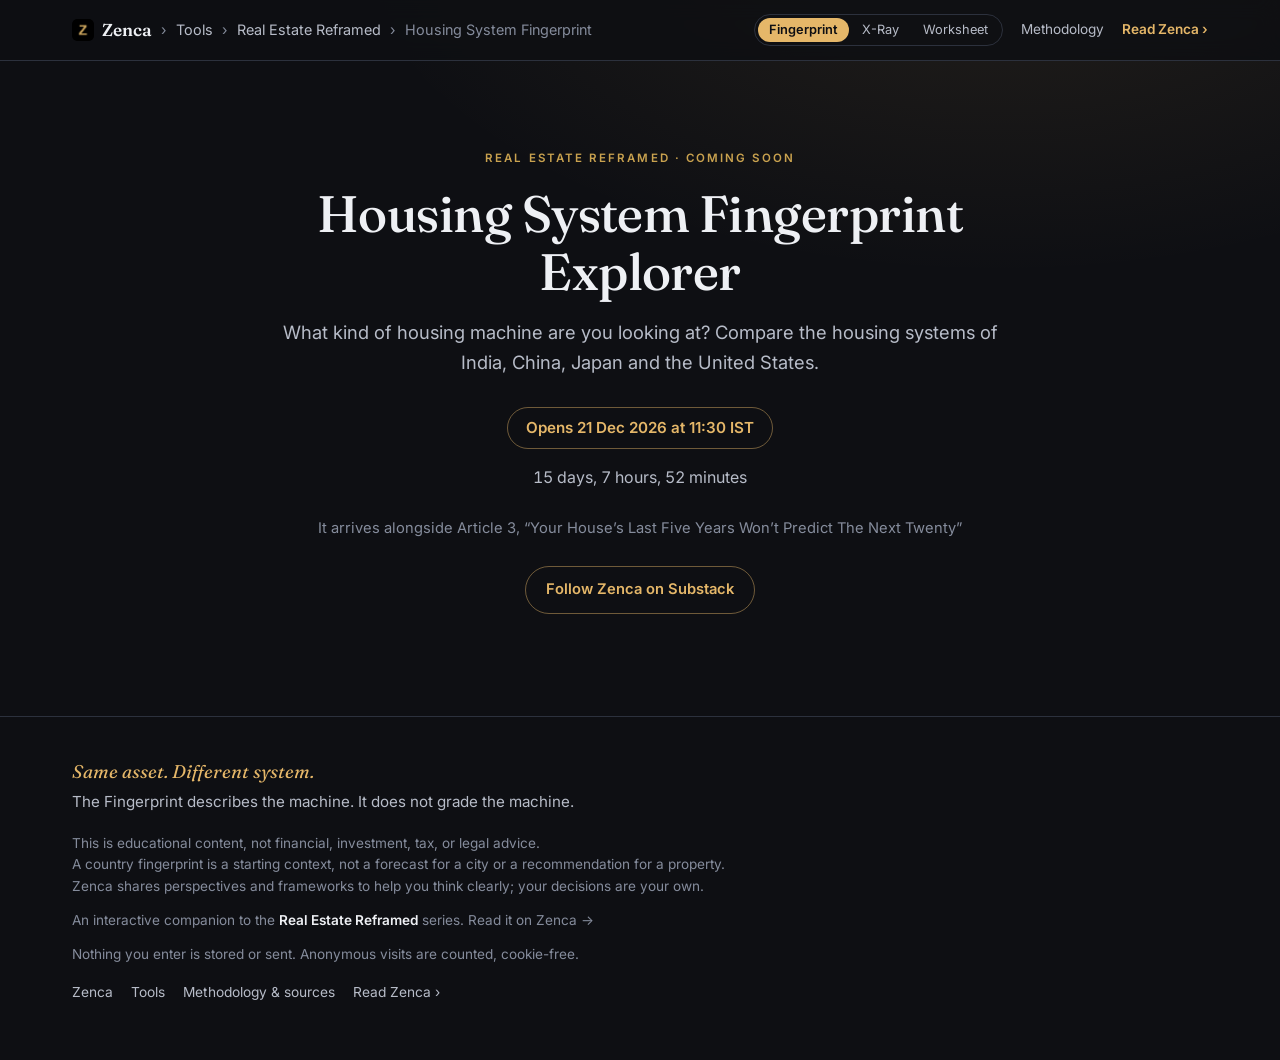
==== commit 442ef66a: "Deploy Real Estate Reframed (2026-11-12 20:32)" ====
--- a/fingerprint/index.html
+++ b/fingerprint/index.html
@@ -3,27 +3,27 @@
 <head>
   <meta charset="UTF-8" />
   <meta name="viewport" content="width=device-width, initial-scale=1.0" />
-  <title>Housing System Fingerprint Explorer — Real Estate Reframed</title>
+  <title>Housing System Fingerprint Explorer | Real Estate Reframed</title>
   <meta name="description" content="What kind of housing machine are you looking at? Compare the housing systems of India, China, Japan and the United States across demand, supply, finance, development, legal architecture and shock transmission. A fingerprint, not a scorecard." />
   <link rel="icon" type="image/png" href="favicon.png" />
   <link rel="apple-touch-icon" href="favicon.png" />
   <link rel="preconnect" href="https://fonts.googleapis.com" />
   <link rel="preconnect" href="https://fonts.gstatic.com" crossorigin />
   <link href="https://fonts.googleapis.com/css2?family=Fraunces:ital,opsz,wght@0,9..144,400;0,9..144,500;0,9..144,600;1,9..144,400;1,9..144,500&family=Inter:wght@400;500;600&display=swap" rel="stylesheet" />
-  <link rel="stylesheet" href="style.css?v=644ce23826" />
+  <link rel="stylesheet" href="style.css?v=d2a25e6930" />
   <!-- zenca-deploy:start (owned by the deployment chat; see build-deploy-planning.md) -->
   <meta property="og:type" content="website" />
   <meta property="og:site_name" content="Zenca" />
-  <meta property="og:title" content="Housing System Fingerprint Explorer — Real Estate Reframed" />
-  <meta property="og:description" content="Same asset. Different system. India, China, Japan and the US don’t just have different property prices — they have different housing machines." />
+  <meta property="og:title" content="Housing System Fingerprint Explorer | Real Estate Reframed" />
+  <meta property="og:description" content="Same asset. Different system. India, China, Japan and the US don’t just have different property prices. They have different housing machines." />
   <meta property="og:url" content="https://real-estate-reframed.zenca.global/fingerprint/" />
   <meta property="og:image" content="https://real-estate-reframed.zenca.global/_shared/og/fingerprint.png" />
   <meta property="og:image:width" content="1200" />
   <meta property="og:image:height" content="630" />
   <meta name="twitter:card" content="summary_large_image" />
   <link rel="canonical" href="https://real-estate-reframed.zenca.global/fingerprint/" />
-  <link rel="stylesheet" href="../_shared/site.css?v=1f6c7fd32f" />
-  <script src="../_shared/site.js?v=88c679d0bc" data-zenca-tool="fingerprint"></script>
+  <link rel="stylesheet" href="../_shared/site.css?v=f06904db3f" />
+  <script src="../_shared/site.js?v=d02275a9c1" data-zenca-tool="fingerprint"></script>
   <script data-goatcounter="https://real-estate-reframed.goatcounter.com/count" data-goatcounter-settings='{"no_onload": true}' async src="https://gc.zgo.at/count.js"></script>
   <!-- zenca-deploy:end -->
 </head>
@@ -65,7 +65,7 @@
       <p class="disclaimer">
         <span>This is educational content, not financial, investment, tax, or legal advice.</span>
         <span>A country fingerprint is a starting context, not a forecast for a city or a recommendation for a property.</span>
-        <span>Zenca shares perspectives and frameworks to help you think clearly — your decisions are your own.</span>
+        <span>Zenca shares perspectives and frameworks to help you think clearly; your decisions are your own.</span>
       </p>
       <!-- zenca-deploy:start -->
       <p class="colophon">
@@ -84,13 +84,13 @@
   </footer>
 
   <!-- Framework first, then sources, then one file per country. -->
-  <script src="data/framework.js?v=1b77fba8e0"></script>
-  <script src="data/sources.js?v=18398de680"></script>
-  <script src="data/mechanisms.js?v=1ca37f7293"></script>
+  <script src="data/framework.js?v=ecfe65fcbb"></script>
+  <script src="data/sources.js?v=013ba5aa5c"></script>
+  <script src="data/mechanisms.js?v=3de9011a7b"></script>
   <script src="data/countries/in.js?v=6a4deec4f9"></script>
   <script src="data/countries/cn.js?v=12f8444ed9"></script>
   <script src="data/countries/jp.js?v=3e7975215a"></script>
   <script src="data/countries/us.js?v=474ff73842"></script>
-  <script src="app.js?v=c3b00e1799"></script>
+  <script src="app.js?v=7e686cf5ec"></script>
 </body>
 </html>
--- a/fingerprint/style.css
+++ b/fingerprint/style.css
@@ -74,16 +74,16 @@
 .hero { padding: 74px 0 38px; }
 .hero-sm { padding: 48px 0 18px; }
 .eyebrow { text-transform: uppercase; letter-spacing: 0.18em; font-size: 0.72rem; color: var(--gold-soft); font-weight: 600; margin: 0 0 18px; }
-.hero h1 { font-size: clamp(2.1rem, 5.2vw, 3.6rem); margin: 0 0 22px; max-width: 18ch; }
-.lede { font-size: clamp(1.02rem, 2vw, 1.2rem); color: var(--ink-soft); max-width: 70ch; margin: 0 0 26px; }
+.hero h1 { font-size: clamp(2.1rem, 5.2vw, 3.6rem); margin: 0 0 22px; }
+.lede { font-size: clamp(1.02rem, 2vw, 1.2rem); color: var(--ink-soft); margin: 0 0 26px; }
 .guard {
-  display: flex; gap: 14px; align-items: flex-start; max-width: 74ch;
+  display: flex; gap: 14px; align-items: flex-start;
   border: 1px solid var(--gold-soft); background: linear-gradient(160deg, rgba(229,183,105,0.10), transparent);
   border-radius: 14px; padding: 14px 18px; margin: 0 0 28px; color: var(--ink-soft); font-size: 0.96rem;
 }
 .guard-mark { flex: 0 0 auto; color: var(--gold); font-family: "Fraunces", serif; font-size: 1.3rem; line-height: 1.2; }
 .guard b { color: var(--ink); }
-.hero-a3 { color: var(--ink-soft); font-size: 0.95rem; margin: -10px 0 26px; max-width: 74ch; }
+.hero-a3 { color: var(--ink-soft); font-size: 0.95rem; margin: -10px 0 26px; }
 .hero-a3 a { font-style: italic; }
 .hero-nav { display: flex; flex-wrap: wrap; gap: 10px; }
 .hero-nav a {
@@ -99,7 +99,7 @@
 .part-head { margin-bottom: 28px; }
 .part-num { display: inline-block; font-size: 0.72rem; font-weight: 700; letter-spacing: 0.16em; text-transform: uppercase; color: var(--gold-soft); border: 1px solid var(--gold-soft); border-radius: 999px; padding: 3px 11px; margin-bottom: 14px; }
 .part-head h2 { font-size: clamp(1.6rem, 3.2vw, 2.3rem); margin: 0 0 12px; }
-.part-sub { color: var(--ink-soft); margin: 0; max-width: 74ch; }
+.part-sub { color: var(--ink-soft); margin: 0; }
 .lines span { display: block; }
 .lines span + span { margin-top: 0.5em; }
 .card { background: linear-gradient(180deg, var(--card), var(--bg-2)); border: 1px solid var(--line); border-radius: var(--radius); padding: 24px; box-shadow: var(--shadow); }
@@ -152,7 +152,7 @@
 .which summary::-webkit-details-marker { display: none; }
 .which summary::before { content: "?"; display: grid; place-items: center; width: 22px; height: 22px; border-radius: 50%; border: 1px solid var(--gold-soft); color: var(--gold); font-size: 0.78rem; font-weight: 700; flex: 0 0 auto; }
 .which[open] summary { color: var(--ink); }
-.which p { margin: 0; padding: 0 16px 14px 48px; color: var(--ink-soft); font-size: 0.92rem; max-width: 80ch; }
+.which p { margin: 0; padding: 0 16px 14px 48px; color: var(--ink-soft); font-size: 0.92rem; }
 
 /* ---------- Toolbar ---------- */
 .toolbar {
@@ -242,7 +242,7 @@
 .fam-letter { font-family: "Fraunces", serif; color: var(--gold-soft); font-size: 1.5rem; line-height: 1; }
 .fam-head h3 { font-size: 1.45rem; margin: 0; }
 .fam-q { grid-column: 2; margin: 0; color: var(--ink); font-size: 0.98rem; }
-.fam-intro { grid-column: 2; margin: 4px 0 0; color: var(--ink-mute); font-size: 0.9rem; max-width: 80ch; }
+.fam-intro { grid-column: 2; margin: 4px 0 0; color: var(--ink-mute); font-size: 0.9rem; }
 .dims { display: flex; flex-direction: column; gap: 10px; margin-top: 16px; }
 .dim {
   background: var(--card); border: 1px solid var(--line); border-radius: 14px; padding: 14px 18px 16px;
@@ -284,7 +284,7 @@
 .lens-head { display: grid; grid-template-columns: auto 1fr; gap: 0 16px; margin: 0 0 16px; }
 .lens-n { font-family: "Fraunces", serif; font-size: 2rem; line-height: 1; color: var(--gold-soft); }
 .lens-head h3 { font-size: 1.3rem; margin: 2px 0 6px; }
-.lens-head p { margin: 0; color: var(--ink-mute); font-size: 0.9rem; max-width: 80ch; }
+.lens-head p { margin: 0; color: var(--ink-mute); font-size: 0.9rem; }
 .lens-body { display: grid; grid-template-columns: minmax(0, 1fr) minmax(0, 1.15fr); gap: 22px 32px; align-items: start; }
 .lens-sum { list-style: none; margin: 0; padding: 0; display: flex; flex-direction: column; gap: 12px; }
 .lens-sum li { display: grid; grid-template-columns: 52px minmax(0, 1fr); gap: 10px; font-size: 0.93rem; color: var(--ink-soft); }
@@ -298,7 +298,7 @@
 /* ---------- Mechanisms ---------- */
 .mech-tabs { margin: 0 0 18px; }
 .mech-title { font-size: 1.35rem; margin: 0 0 6px; }
-.mech-intro { color: var(--ink-soft); margin: 0 0 18px; max-width: 74ch; }
+.mech-intro { color: var(--ink-soft); margin: 0 0 18px; }
 .chains { display: flex; flex-direction: column; gap: 12px; }
 .chain { background: var(--card); border: 1px solid var(--line); border-radius: 14px; padding: 14px 18px; display: grid; grid-template-columns: 150px minmax(0, 1fr); gap: 8px 18px; align-items: start; border-left: 3px solid var(--c); }
 .chain-who { display: flex; flex-direction: column; gap: 6px; }
@@ -366,7 +366,7 @@
 .m-sec { margin: 0 0 44px; scroll-margin-top: 80px; }
 .m-sec h2 { font-size: 1.7rem; margin: 0 0 12px; }
 .m-sec h3 { font-size: 1.15rem; margin: 22px 0 8px; }
-.m-sec p, .m-sec li { color: var(--ink-soft); font-size: 0.95rem; max-width: 80ch; }
+.m-sec p, .m-sec li { color: var(--ink-soft); font-size: 0.95rem; }
 .m-sec ul { padding-left: 20px; }
 .m-sec li { margin: 4px 0; }
 .req-lines { display: flex; flex-direction: column; gap: 6px; margin: 0 0 16px; }
--- a/_shared/site.css
+++ b/_shared/site.css
@@ -1,5 +1,5 @@
 /* ============================================================
-   Real Estate Reframed — shared deploy UI (owned by the deployment chat)
+   Real Estate Reframed: shared deploy UI (owned by the deployment chat)
    Styles only elements the deploy layer adds to the tools:
    series crumb, tool switcher, locked-page teaser, preview tag.
    Every class is zenca-prefixed so nothing collides with a tool's CSS.
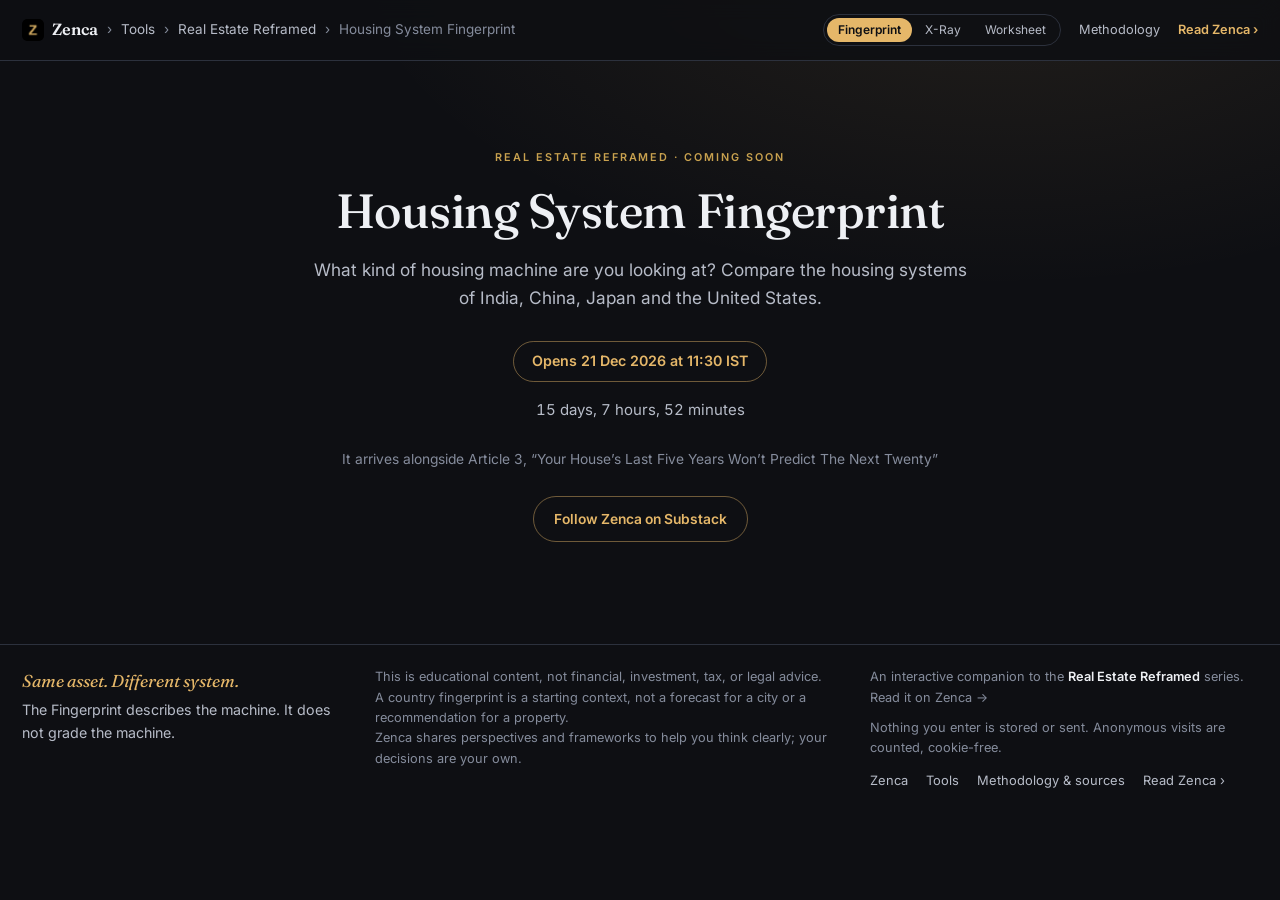
==== commit 3a8b7239: "Deploy X-Ray v1.0, Fingerprint v2.0, Worksheet v1.0, Site v1.1 (2026-11-21 11:19, source f9c7d7f)" ====
--- a/fingerprint/index.html
+++ b/fingerprint/index.html
@@ -3,18 +3,18 @@
 <head>
   <meta charset="UTF-8" />
   <meta name="viewport" content="width=device-width, initial-scale=1.0" />
-  <title>Housing System Fingerprint Explorer | Real Estate Reframed</title>
+  <title>Housing System Fingerprint | Real Estate Reframed</title>
   <meta name="description" content="What kind of housing machine are you looking at? Compare the housing systems of India, China, Japan and the United States across demand, supply, finance, development, legal architecture and shock transmission. A fingerprint, not a scorecard." />
   <link rel="icon" type="image/png" href="favicon.png" />
   <link rel="apple-touch-icon" href="favicon.png" />
   <link rel="preconnect" href="https://fonts.googleapis.com" />
   <link rel="preconnect" href="https://fonts.gstatic.com" crossorigin />
   <link href="https://fonts.googleapis.com/css2?family=Fraunces:ital,opsz,wght@0,9..144,400;0,9..144,500;0,9..144,600;1,9..144,400;1,9..144,500&family=Inter:wght@400;500;600&display=swap" rel="stylesheet" />
-  <link rel="stylesheet" href="style.css?v=d2a25e6930" />
+  <link rel="stylesheet" href="style.css?v=3f7755a7be" />
   <!-- zenca-deploy:start (owned by the deployment chat; see build-deploy-planning.md) -->
   <meta property="og:type" content="website" />
   <meta property="og:site_name" content="Zenca" />
-  <meta property="og:title" content="Housing System Fingerprint Explorer | Real Estate Reframed" />
+  <meta property="og:title" content="Housing System Fingerprint | Real Estate Reframed" />
   <meta property="og:description" content="Same asset. Different system. India, China, Japan and the US don’t just have different property prices. They have different housing machines." />
   <meta property="og:url" content="https://real-estate-reframed.zenca.global/fingerprint/" />
   <meta property="og:image" content="https://real-estate-reframed.zenca.global/_shared/og/fingerprint.png" />
@@ -23,7 +23,7 @@
   <meta name="twitter:card" content="summary_large_image" />
   <link rel="canonical" href="https://real-estate-reframed.zenca.global/fingerprint/" />
   <link rel="stylesheet" href="../_shared/site.css?v=f06904db3f" />
-  <script src="../_shared/site.js?v=d02275a9c1" data-zenca-tool="fingerprint"></script>
+  <script src="../_shared/site.js?v=5ad6949207" data-zenca-tool="fingerprint"></script>
   <script data-goatcounter="https://real-estate-reframed.goatcounter.com/count" data-goatcounter-settings='{"no_onload": true}' async src="https://gc.zgo.at/count.js"></script>
   <!-- zenca-deploy:end -->
 </head>
@@ -84,13 +84,13 @@
   </footer>
 
   <!-- Framework first, then sources, then one file per country. -->
-  <script src="data/framework.js?v=ecfe65fcbb"></script>
-  <script src="data/sources.js?v=013ba5aa5c"></script>
-  <script src="data/mechanisms.js?v=3de9011a7b"></script>
-  <script src="data/countries/in.js?v=6a4deec4f9"></script>
-  <script src="data/countries/cn.js?v=12f8444ed9"></script>
-  <script src="data/countries/jp.js?v=3e7975215a"></script>
-  <script src="data/countries/us.js?v=474ff73842"></script>
-  <script src="app.js?v=7e686cf5ec"></script>
+  <script src="data/framework.js?v=15d9bd8bde"></script>
+  <script src="data/sources.js?v=bf0c5c1a3a"></script>
+  <script src="data/mechanisms.js?v=d67b026ab1"></script>
+  <script src="data/countries/in.js?v=66d0b825ea"></script>
+  <script src="data/countries/cn.js?v=0d7a6897a4"></script>
+  <script src="data/countries/jp.js?v=ef4617f051"></script>
+  <script src="data/countries/us.js?v=3bbf525a7a"></script>
+  <script src="app.js?v=a14bf4de75"></script>
 </body>
 </html>
--- a/fingerprint/style.css
+++ b/fingerprint/style.css
@@ -1,466 +1,823 @@
-/* ============================================================
-   Housing System Fingerprint Explorer — Real Estate Reframed
-   Zenca design system: dark + gold/amber, Fraunces + Inter,
-   shared with FIRE Reframed, The Price of Advice and the
-   Property Decision X-Ray. Country colours are identity only:
-   always paired with a marker shape and a country code.
-   ============================================================ */
-
-:root {
-  --bg:        #0e0f13;
-  --bg-2:      #15171d;
-  --card:      #1a1d25;
-  --card-2:    #21252f;
-  --cell:      #262b36;
-  --line:      #2c313d;
-  --ink:       #eef0f4;
-  --ink-soft:  #b7bcc8;
-  --ink-mute:  #858c9c;
-  --gold:      #e5b769;
-  --gold-soft: #c9a24f;
-  --gold-dim:  rgba(229,183,105,0.14);
-  --cool:      #8fa9cc;
-  --cool-dim:  rgba(143,169,204,0.12);
-  --radius:    16px;
-  --wrap:      1180px;
-  --shadow:    0 18px 50px rgba(0,0,0,0.45);
-  --top:       60px;
-  color-scheme: dark;
-}
-
-* { box-sizing: border-box; }
-[hidden] { display: none !important; }
-html { scroll-behavior: smooth; scroll-padding-top: 130px; }
-body {
-  margin: 0;
-  background: radial-gradient(1100px 600px at 78% -8%, rgba(229,183,105,0.10), transparent 60%), var(--bg);
-  color: var(--ink);
-  font-family: "Inter", system-ui, -apple-system, "Segoe UI", sans-serif;
-  line-height: 1.6;
-  -webkit-font-smoothing: antialiased;
-  overflow-x: hidden;
-}
-.wrap { max-width: var(--wrap); margin: 0 auto; padding: 0 22px; }
-h1, h2, h3, h4 { font-family: "Fraunces", Georgia, "Times New Roman", serif; font-weight: 500; line-height: 1.15; letter-spacing: -0.01em; }
-em { color: var(--gold); font-style: italic; }
-strong, b { color: var(--ink); font-weight: 600; }
-a { color: var(--gold); }
-button { font: inherit; color: inherit; }
-:focus-visible { outline: 2px solid var(--gold); outline-offset: 2px; border-radius: 6px; }
-#app:focus { outline: none; }
-.sr { position: absolute; width: 1px; height: 1px; overflow: hidden; clip: rect(0 0 0 0); white-space: nowrap; }
-.skip { position: absolute; left: -999px; top: 8px; z-index: 100; background: var(--gold); color: #17130a; padding: 8px 14px; border-radius: 8px; font-weight: 600; }
-.skip:focus { left: 12px; }
-.muted { color: var(--ink-mute); }
-
-/* ---------- Top bar (shared Zenca pattern) ---------- */
-.topbar { position: sticky; top: 0; z-index: 50; background: rgba(14,15,19,0.88); backdrop-filter: blur(10px); border-bottom: 1px solid var(--line); }
-.topbar-inner { display: flex; align-items: center; justify-content: space-between; height: var(--top); gap: 12px; }
-.crumbs { display: flex; align-items: center; gap: 9px; min-width: 0; font-size: 0.9rem; }
-.crumbs a { color: var(--ink-soft); text-decoration: none; white-space: nowrap; transition: color 0.15s; }
-.crumbs a:hover { color: var(--gold); }
-.crumb-brand { display: inline-flex; align-items: center; gap: 8px; font-family: "Fraunces", serif; font-weight: 600; font-size: 1.08rem; color: var(--ink) !important; }
-.crumb-logo { width: 22px; height: 22px; border-radius: 5px; display: block; }
-.crumb-rest { display: inline-flex; align-items: center; gap: 9px; min-width: 0; }
-.crumb-sep { color: var(--ink-mute); }
-.crumb-current { color: var(--ink-mute) !important; overflow: hidden; text-overflow: ellipsis; }
-.topbar-right { display: flex; align-items: center; gap: 18px; }
-.top-link { color: var(--ink-soft); text-decoration: none; font-size: 0.85rem; white-space: nowrap; }
-.top-link:hover { color: var(--gold); }
-.read-zenca { color: var(--gold); text-decoration: none; font-weight: 600; font-size: 0.85rem; white-space: nowrap; }
-.read-zenca:hover { text-decoration: underline; }
-
-/* ---------- Hero ---------- */
-.hero { padding: 74px 0 38px; }
-.hero-sm { padding: 48px 0 18px; }
-.eyebrow { text-transform: uppercase; letter-spacing: 0.18em; font-size: 0.72rem; color: var(--gold-soft); font-weight: 600; margin: 0 0 18px; }
-.hero h1 { font-size: clamp(2.1rem, 5.2vw, 3.6rem); margin: 0 0 22px; }
-.lede { font-size: clamp(1.02rem, 2vw, 1.2rem); color: var(--ink-soft); margin: 0 0 26px; }
-.guard {
-  display: flex; gap: 14px; align-items: flex-start;
-  border: 1px solid var(--gold-soft); background: linear-gradient(160deg, rgba(229,183,105,0.10), transparent);
-  border-radius: 14px; padding: 14px 18px; margin: 0 0 28px; color: var(--ink-soft); font-size: 0.96rem;
-}
-.guard-mark { flex: 0 0 auto; color: var(--gold); font-family: "Fraunces", serif; font-size: 1.3rem; line-height: 1.2; }
-.guard b { color: var(--ink); }
-.hero-a3 { color: var(--ink-soft); font-size: 0.95rem; margin: -10px 0 26px; }
-.hero-a3 a { font-style: italic; }
-.hero-nav { display: flex; flex-wrap: wrap; gap: 10px; }
-.hero-nav a {
-  font-size: 0.85rem; color: var(--ink-soft); text-decoration: none;
-  border: 1px solid var(--line); border-radius: 999px; padding: 7px 14px;
-  transition: border-color 0.15s, color 0.15s, background 0.15s;
-}
-.hero-nav a:hover { border-color: var(--gold-soft); color: var(--gold); background: var(--gold-dim); }
-.cue { font-family: "Fraunces", serif; font-style: italic; color: var(--gold); font-size: clamp(1.15rem, 2.4vw, 1.45rem); margin: 0; }
-
-/* ---------- Sections ---------- */
-.part { padding: 56px 0; border-top: 1px solid var(--line); scroll-margin-top: 70px; }
-.part-head { margin-bottom: 28px; }
-.part-num { display: inline-block; font-size: 0.72rem; font-weight: 700; letter-spacing: 0.16em; text-transform: uppercase; color: var(--gold-soft); border: 1px solid var(--gold-soft); border-radius: 999px; padding: 3px 11px; margin-bottom: 14px; }
-.part-head h2 { font-size: clamp(1.6rem, 3.2vw, 2.3rem); margin: 0 0 12px; }
-.part-sub { color: var(--ink-soft); margin: 0; }
-.lines span { display: block; }
-.lines span + span { margin-top: 0.5em; }
-.card { background: linear-gradient(180deg, var(--card), var(--bg-2)); border: 1px solid var(--line); border-radius: var(--radius); padding: 24px; box-shadow: var(--shadow); }
-.note { color: var(--ink-mute); font-size: 0.86rem; margin: 14px 0 0; }
-
-/* ---------- Country identity ---------- */
-.cb { display: inline-flex; align-items: center; gap: 6px; font-weight: 600; font-size: 0.82rem; color: var(--ink); letter-spacing: 0.04em; white-space: nowrap; }
-.cb svg { display: block; flex: 0 0 auto; }
-.cb-name { font-weight: 500; letter-spacing: 0; color: var(--ink-soft); }
-
-/* ---------- Four apartments ---------- */
-.apts { display: grid; grid-template-columns: repeat(4, 1fr); gap: 12px; margin: 0 0 26px; }
-.apt { border: 1px dashed var(--line); border-radius: 12px; padding: 14px 16px; font-size: 0.9rem; color: var(--ink-soft); }
-.apt .cb { margin-bottom: 8px; }
-.apt-plus { color: var(--ink-mute); padding: 0 2px; }
-
-/* ---------- Country cards ---------- */
-.machines { display: grid; grid-template-columns: repeat(2, 1fr); gap: 16px; }
-.mcard {
-  display: flex; flex-direction: column; gap: 12px; position: relative;
-  background: linear-gradient(180deg, var(--card), var(--bg-2)); border: 1px solid var(--line); border-radius: var(--radius);
-  padding: 22px 24px; border-top: 3px solid var(--c);
-}
-.mcard-top { display: flex; align-items: center; justify-content: space-between; gap: 12px; }
-.mcard-name { font-family: "Fraunces", serif; font-size: 1.5rem; margin: 0; }
-.mcard-label { font-family: "Fraunces", serif; font-style: italic; color: var(--gold); font-size: 1.12rem; margin: -4px 0 2px; line-height: 1.3; }
-.mcard p { margin: 0; color: var(--ink-soft); font-size: 0.93rem; }
-.mcard-k { display: block; font-size: 0.66rem; letter-spacing: 0.14em; text-transform: uppercase; color: var(--ink-mute); font-weight: 600; margin-bottom: 3px; }
-.dni { border-left: 2px solid var(--gold-soft); padding: 8px 12px; background: var(--gold-dim); border-radius: 0 8px 8px 0; }
-.dni p { color: var(--ink); }
-.mcard-foot { display: flex; justify-content: space-between; align-items: center; gap: 10px; margin-top: auto; padding-top: 4px; flex-wrap: wrap; }
-.asof { font-size: 0.76rem; color: var(--ink-mute); }
-
-/* ---------- Buttons / links ---------- */
-.btn, .btn-ghost {
-  display: inline-flex; align-items: center; justify-content: center; gap: 6px; cursor: pointer; text-decoration: none;
-  border-radius: 999px; padding: 9px 18px; font-weight: 600; font-size: 0.88rem; transition: background 0.15s, border-color 0.15s, color 0.15s;
-}
-.btn { background: var(--card-2); border: 1px solid var(--gold-soft); color: var(--gold); }
-.btn:hover { background: var(--gold-dim); }
-.btn-ghost { background: transparent; border: 1px solid var(--line); color: var(--ink-soft); }
-.btn-ghost:hover { border-color: var(--gold-soft); color: var(--gold); }
-.small { padding: 5px 12px; font-size: 0.8rem; }
-.linkbtn { background: none; border: 0; padding: 0; color: var(--gold); cursor: pointer; font-size: 0.84rem; font-weight: 500; text-decoration: underline; text-decoration-color: rgba(229,183,105,0.4); text-underline-offset: 3px; }
-.linkbtn:hover { text-decoration-color: var(--gold); }
-
-/* ---------- Which is better? ---------- */
-.which { margin: 0 0 22px; border: 1px solid var(--line); border-radius: 12px; background: var(--bg-2); }
-.which summary { cursor: pointer; padding: 12px 16px; color: var(--ink-soft); font-size: 0.92rem; list-style: none; display: flex; align-items: center; gap: 10px; }
-.which summary::-webkit-details-marker { display: none; }
-.which summary::before { content: "?"; display: grid; place-items: center; width: 22px; height: 22px; border-radius: 50%; border: 1px solid var(--gold-soft); color: var(--gold); font-size: 0.78rem; font-weight: 700; flex: 0 0 auto; }
-.which[open] summary { color: var(--ink); }
-.which p { margin: 0; padding: 0 16px 14px 48px; color: var(--ink-soft); font-size: 0.92rem; }
-
-/* ---------- Toolbar ---------- */
-.toolbar {
-  position: sticky; top: var(--top); z-index: 30;
-  display: flex; flex-wrap: wrap; align-items: center; gap: 12px 22px;
-  padding: 12px 0; margin: 0 0 18px;
-  background: rgba(14,15,19,0.97); /* no backdrop-filter: two blurred sticky bars on a very tall page rendered blank in software compositing */
-  border-bottom: 1px solid var(--line);
-}
-.tb-group { display: flex; align-items: center; gap: 8px; flex-wrap: wrap; }
-.tb-label { font-size: 0.68rem; letter-spacing: 0.14em; text-transform: uppercase; color: var(--ink-mute); font-weight: 600; margin-right: 2px; }
-.chip {
-  display: inline-flex; align-items: center; gap: 6px; cursor: pointer;
-  background: transparent; border: 1px solid var(--line); border-radius: 999px; padding: 5px 12px 5px 9px;
-  color: var(--ink-mute); font-size: 0.82rem; font-weight: 600; transition: border-color 0.15s, color 0.15s, background 0.15s;
-}
-.chip:hover { border-color: var(--ink-mute); color: var(--ink-soft); }
-.chip[aria-pressed="true"] { border-color: var(--c, var(--gold-soft)); color: var(--ink); background: var(--card-2); }
-.chip[aria-pressed="false"] svg { opacity: 0.35; }
-.chip.fam { padding: 5px 12px; font-weight: 500; }
-.chip.fam[aria-pressed="true"] { border-color: var(--gold-soft); color: var(--gold); background: var(--gold-dim); }
-.seg { display: inline-flex; border: 1px solid var(--line); border-radius: 999px; overflow: hidden; }
-.seg button { background: transparent; border: 0; color: var(--ink-mute); padding: 7px 15px; font-size: 0.84rem; font-weight: 600; cursor: pointer; transition: background 0.15s, color 0.15s; }
-.seg button[aria-pressed="true"] { background: var(--gold); color: #17130a; }
-.seg.seg-sm button { padding: 5px 12px; font-size: 0.78rem; }
-.series-links li .opens { color: var(--gold-soft); font-size: 0.76rem; }
-.teaser-links { margin: 14px 0 0; display: flex; flex-wrap: wrap; gap: 8px; }
-.switch { display: inline-flex; align-items: center; gap: 9px; cursor: pointer; font-size: 0.84rem; color: var(--ink-soft); user-select: none; }
-.switch input { appearance: none; -webkit-appearance: none; width: 34px; height: 20px; border-radius: 999px; background: var(--card-2); border: 1px solid var(--line); position: relative; cursor: pointer; margin: 0; transition: background 0.15s; }
-.switch input::after { content: ""; position: absolute; top: 2px; left: 2px; width: 14px; height: 14px; border-radius: 50%; background: var(--ink-mute); transition: transform 0.15s, background 0.15s; }
-.switch input:checked { background: var(--cool-dim); border-color: var(--cool); }
-.switch input:checked::after { transform: translateX(14px); background: var(--cool); }
-.switch input:disabled { opacity: 0.4; }
-.switch:has(input:disabled) { color: var(--ink-mute); cursor: default; }
-.fam-row { flex-basis: 100%; }
-
-/* ---------- Difference summary ---------- */
-.diffsum { border: 1px solid var(--cool); background: var(--cool-dim); border-radius: 12px; padding: 12px 16px; margin: 0 0 20px; font-size: 0.9rem; color: var(--ink-soft); }
-.diffsum b { color: var(--ink); }
-.diffsum ul { list-style: none; padding: 0; margin: 8px 0 0; display: flex; flex-wrap: wrap; gap: 6px 8px; }
-.diffsum li button { background: transparent; border: 1px solid rgba(143,169,204,0.5); color: var(--ink); border-radius: 999px; padding: 3px 11px; font-size: 0.8rem; cursor: pointer; }
-.diffsum li button:hover { border-color: var(--cool); }
-
-/* ---------- Legend ---------- */
-.legend { display: flex; flex-wrap: wrap; align-items: center; gap: 8px 18px; margin: 0 0 18px; font-size: 0.82rem; color: var(--ink-mute); }
-.legend-note { flex-basis: 100%; }
-
-/* ---------- Spectrum: shared track ---------- */
-.spec { display: grid; grid-template-columns: minmax(110px, 180px) minmax(0, 1fr) minmax(110px, 180px); align-items: center; gap: 14px; }
-.spec-end { font-size: 0.78rem; color: var(--ink-mute); line-height: 1.3; }
-.spec-l { text-align: right; }
-.spec-r { text-align: left; }
-.track { display: grid; grid-template-columns: repeat(5, minmax(0, 1fr)); gap: 3px; }
-.cell { background: var(--cell); min-height: 46px; display: flex; align-items: center; justify-content: center; gap: 2px; flex-wrap: wrap; padding: 4px 2px; }
-.cell:first-child { border-radius: 9px 0 0 9px; }
-.cell:last-child { border-radius: 0 9px 9px 0; }
-.mk {
-  display: inline-flex; flex-direction: column; align-items: center; gap: 1px; cursor: pointer;
-  background: transparent; border: 0; padding: 3px 4px; border-radius: 8px; min-width: 30px;
-  transition: background 0.12s, transform 0.12s;
-}
-.mk:hover { background: rgba(255,255,255,0.06); }
-.mk:hover svg { transform: scale(1.12); }
-.mk svg { display: block; transition: transform 0.12s; }
-.mk-code { font-size: 0.66rem; font-weight: 700; letter-spacing: 0.05em; color: var(--ink-soft); line-height: 1; }
-.na-line { grid-column: 2 / 3; font-size: 0.78rem; color: var(--ink-mute); font-style: italic; margin-top: -4px; }
-
-/* compact (lens cards) */
-.spec.compact .cell { min-height: 38px; }
-.spec.compact .spec-end { font-size: 0.72rem; }
-
-/* ---------- Spectrum: stacked lanes (mobile, single country) ---------- */
-.lanes { display: flex; flex-direction: column; gap: 6px; }
-.lane-ends { display: flex; justify-content: space-between; gap: 16px; font-size: 0.74rem; color: var(--ink-mute); line-height: 1.3; }
-.lane-ends span:last-child { text-align: right; }
-.lane { display: grid; grid-template-columns: 52px minmax(0, 1fr); align-items: center; gap: 10px; }
-.lane.solo { grid-template-columns: minmax(0, 1fr); }
-.lane .track { gap: 2px; }
-.lane .cell { min-height: 30px; padding: 2px; }
-.lane .mk { min-width: 0; padding: 2px 6px; }
-.lane .mk-code { display: none; }
-.lane-na { font-size: 0.78rem; color: var(--ink-mute); font-style: italic; }
-
-/* ---------- Families & dimension rows ---------- */
-.family { margin: 0 0 38px; scroll-margin-top: 140px; }
-.fam-head { display: grid; grid-template-columns: auto 1fr; gap: 4px 14px; align-items: baseline; margin: 0 0 6px; }
-.fam-letter { font-family: "Fraunces", serif; color: var(--gold-soft); font-size: 1.5rem; line-height: 1; }
-.fam-head h3 { font-size: 1.45rem; margin: 0; }
-.fam-q { grid-column: 2; margin: 0; color: var(--ink); font-size: 0.98rem; }
-.fam-intro { grid-column: 2; margin: 4px 0 0; color: var(--ink-mute); font-size: 0.9rem; }
-.dims { display: flex; flex-direction: column; gap: 10px; margin-top: 16px; }
-.dim {
-  background: var(--card); border: 1px solid var(--line); border-radius: 14px; padding: 14px 18px 16px;
-  scroll-margin-top: 150px; transition: border-color 0.15s;
-}
-.dim.is-big { border-color: var(--cool); box-shadow: inset 3px 0 0 var(--cool); }
-.dim.is-target { border-color: var(--gold-soft); }
-.dim-head { display: flex; align-items: center; justify-content: space-between; gap: 10px; margin: 0 0 10px; flex-wrap: wrap; }
-.dim-toggle { display: inline-flex; align-items: baseline; gap: 10px; background: none; border: 0; padding: 0; cursor: pointer; text-align: left; color: var(--ink); }
-.dim-n { font-family: "Fraunces", serif; color: var(--ink-mute); font-size: 0.95rem; min-width: 1.4em; }
-.dim-name { font-family: "Fraunces", serif; font-size: 1.12rem; }
-.dim-toggle:hover .dim-name { color: var(--gold); }
-.chev { display: inline-block; width: 8px; height: 8px; border-right: 1.5px solid var(--ink-mute); border-bottom: 1.5px solid var(--ink-mute); transform: rotate(45deg) translateY(-3px); transition: transform 0.15s; margin-left: 2px; }
-.dim-toggle[aria-expanded="true"] .chev { transform: rotate(225deg) translateY(-1px); }
-.tag { font-size: 0.66rem; letter-spacing: 0.1em; text-transform: uppercase; font-weight: 600; border-radius: 999px; padding: 2px 9px; white-space: nowrap; }
-.tag-big { color: var(--cool); border: 1px solid rgba(143,169,204,0.6); }
-.tag-lens { color: var(--ink-mute); border: 1px solid var(--line); }
-.tag-interp { color: var(--gold-soft); border: 1px dashed rgba(201,162,79,0.6); }
-.tag-var { color: var(--ink-soft); border: 1px solid var(--line); }
-.dim-more { margin-top: 16px; padding-top: 14px; border-top: 1px dashed var(--line); display: grid; grid-template-columns: minmax(0, 1fr) minmax(0, 1.2fr); gap: 18px 28px; }
-.dim-more[hidden] { display: none; }
-.about p { margin: 0 0 10px; font-size: 0.9rem; color: var(--ink-soft); }
-.about p:last-child { margin-bottom: 0; }
-.k { display: block; font-size: 0.66rem; letter-spacing: 0.14em; text-transform: uppercase; color: var(--ink-mute); font-weight: 600; margin-bottom: 2px; }
-.subf { margin: 4px 0 0; padding: 12px 14px; border: 1px solid var(--line); border-radius: 10px; background: var(--bg-2); font-size: 0.86rem; color: var(--ink-soft); }
-.subf ul { margin: 4px 0 8px; padding-left: 18px; }
-.subf li { margin: 3px 0; }
-.subf li b { font-weight: 500; }
-.subf p { margin: 6px 0 0; font-size: 0.86rem; }
-.subf-guard { color: var(--ink-mute); border-left: 2px solid var(--gold-soft); padding-left: 10px; }
-.rats { list-style: none; margin: 0; padding: 0; display: flex; flex-direction: column; gap: 12px; }
-.rats li { display: grid; grid-template-columns: 52px minmax(0, 1fr); gap: 10px; font-size: 0.9rem; color: var(--ink-soft); }
-.rats .rat-pos { display: block; font-size: 0.74rem; color: var(--ink-mute); margin-bottom: 1px; }
-.rats .linkbtn { margin-top: 3px; display: inline-block; }
-
-/* ---------- Lens cards (at a glance) ---------- */
-.lenses { display: flex; flex-direction: column; gap: 16px; }
-.lens { background: linear-gradient(180deg, var(--card), var(--bg-2)); border: 1px solid var(--line); border-radius: var(--radius); padding: 22px 24px; scroll-margin-top: 150px; }
-.lens-head { display: grid; grid-template-columns: auto 1fr; gap: 0 16px; margin: 0 0 16px; }
-.lens-n { font-family: "Fraunces", serif; font-size: 2rem; line-height: 1; color: var(--gold-soft); }
-.lens-head h3 { font-size: 1.3rem; margin: 2px 0 6px; }
-.lens-head p { margin: 0; color: var(--ink-mute); font-size: 0.9rem; }
-.lens-body { display: grid; grid-template-columns: minmax(0, 1fr) minmax(0, 1.15fr); gap: 22px 32px; align-items: start; }
-.lens-sum { list-style: none; margin: 0; padding: 0; display: flex; flex-direction: column; gap: 12px; }
-.lens-sum li { display: grid; grid-template-columns: 52px minmax(0, 1fr); gap: 10px; font-size: 0.93rem; color: var(--ink-soft); }
-.lens-dims { display: flex; flex-direction: column; gap: 12px; }
-.mini-dim-name { display: flex; align-items: baseline; justify-content: space-between; gap: 10px; font-size: 0.86rem; color: var(--ink); margin: 0 0 5px; }
-.mini-dim-name .linkbtn { font-size: 0.76rem; white-space: nowrap; }
-.mini-dim.is-big .track { box-shadow: 0 0 0 1px var(--cool); border-radius: 10px; }
-.mini-dim .spec { grid-template-columns: minmax(80px, 120px) minmax(0, 1fr) minmax(80px, 120px); gap: 10px; }
-.lens-foot { margin: 14px 0 0; display: flex; justify-content: flex-end; }
-
-/* ---------- Mechanisms ---------- */
-.mech-tabs { margin: 0 0 18px; }
-.mech-title { font-size: 1.35rem; margin: 0 0 6px; }
-.mech-intro { color: var(--ink-soft); margin: 0 0 18px; }
-.chains { display: flex; flex-direction: column; gap: 12px; }
-.chain { background: var(--card); border: 1px solid var(--line); border-radius: 14px; padding: 14px 18px; display: grid; grid-template-columns: 150px minmax(0, 1fr); gap: 8px 18px; align-items: start; border-left: 3px solid var(--c); }
-.chain-who { display: flex; flex-direction: column; gap: 6px; }
-.period { display: inline-block; align-self: flex-start; font-size: 0.66rem; letter-spacing: 0.1em; text-transform: uppercase; color: var(--ink-mute); border: 1px solid var(--line); border-radius: 999px; padding: 2px 9px; font-weight: 600; }
-.steps { list-style: none; margin: 0; padding: 0; display: flex; flex-wrap: wrap; align-items: center; gap: 6px 4px; }
-.steps li { display: inline-flex; align-items: center; gap: 4px; font-size: 0.88rem; color: var(--ink); }
-.steps li + li::before { content: "→"; color: var(--gold-soft); margin: 0 4px 0 2px; }
-.steps span { background: var(--card-2); border: 1px solid var(--line); border-radius: 8px; padding: 3px 9px; }
-.chain-note { grid-column: 2; margin: 2px 0 0; color: var(--ink-mute); font-size: 0.84rem; }
-.chain-dims { grid-column: 2; display: flex; flex-wrap: wrap; align-items: center; gap: 4px 12px; font-size: 0.8rem; color: var(--ink-mute); }
-.lev-site { font-family: "Fraunces", serif; font-size: 1.2rem; color: var(--ink); margin: 0 0 2px; }
-.mech-caption { margin: 18px 0 0; }
-
-/* ---------- Layers ---------- */
-.layers { list-style: none; margin: 0 0 16px; padding: 0; display: grid; grid-template-columns: repeat(4, 1fr); }
-.layers li { position: relative; padding: 16px 20px; border: 1px solid var(--line); background: var(--card); display: flex; flex-direction: column; gap: 3px; }
-.layers li:first-child { border-radius: 12px 0 0 12px; border-color: var(--gold-soft); background: linear-gradient(160deg, rgba(229,183,105,0.12), var(--card)); }
-.layers li:last-child { border-radius: 0 12px 12px 0; }
-.layers li + li { border-left: 0; }
-.layers li:not(:last-child)::after { content: "→"; position: absolute; right: -9px; top: 50%; transform: translateY(-50%); color: var(--gold); background: var(--bg); z-index: 1; padding: 0 1px; font-size: 0.9rem; }
-.layers b { font-family: "Fraunces", serif; font-weight: 500; font-size: 1.12rem; color: var(--gold); }
-.layers span { color: var(--ink-soft); font-size: 0.88rem; }
-.layers .here { font-size: 0.64rem; letter-spacing: 0.12em; text-transform: uppercase; color: var(--gold-soft); font-weight: 700; }
-
-.series-links { margin: 0 0 18px; }
-.series-links ul { list-style: none; margin: 6px 0 0; padding: 0; display: grid; grid-template-columns: repeat(3, minmax(0, 1fr)); gap: 10px; }
-.series-links li { background: var(--card); border: 1px solid var(--line); border-radius: 12px; padding: 12px 16px; display: flex; flex-direction: column; gap: 3px; font-size: 0.9rem; }
-.series-links li a { text-decoration: none; font-weight: 600; }
-.series-links li a:hover { text-decoration: underline; }
-.series-links li span { color: var(--ink-mute); font-size: 0.82rem; }
-@media (max-width: 720px) { .series-links ul { grid-template-columns: 1fr; } }
-.method-teaser { display: grid; grid-template-columns: minmax(0, 1fr) minmax(0, 1.3fr); gap: 20px 36px; align-items: start; }
-.method-teaser h3 { font-size: 1.35rem; margin: 0 0 10px; }
-.checks { list-style: none; margin: 0; padding: 0; display: flex; flex-direction: column; gap: 8px; }
-.checks li { display: grid; grid-template-columns: 18px 1fr; gap: 10px; color: var(--ink-soft); font-size: 0.92rem; }
-.checks li::before { content: ""; width: 7px; height: 7px; margin-top: 8px; border-radius: 50%; background: var(--gold-soft); }
-
-/* ---------- Country page ---------- */
-.back { display: inline-flex; gap: 6px; color: var(--ink-soft); text-decoration: none; font-size: 0.88rem; margin: 0 0 22px; }
-.back:hover { color: var(--gold); }
-.c-hero { display: grid; grid-template-columns: minmax(0, 1.25fr) minmax(0, 1fr); gap: 26px 40px; align-items: start; }
-.c-hero h1 { font-size: clamp(2.1rem, 5vw, 3.3rem); margin: 6px 0 6px; display: flex; align-items: center; gap: 14px; }
-.c-label { font-family: "Fraunces", serif; font-style: italic; color: var(--gold); font-size: clamp(1.2rem, 2.6vw, 1.6rem); margin: 0 0 18px; line-height: 1.3; }
-.c-hero p { color: var(--ink-soft); margin: 0 0 12px; }
-.side-stack { display: flex; flex-direction: column; gap: 14px; }
-.compare-box { display: flex; flex-direction: column; gap: 10px; }
-.compare-box label { font-size: 0.86rem; color: var(--ink-soft); }
-.compare-row { display: flex; gap: 8px; flex-wrap: wrap; }
-select { background: var(--bg-2); border: 1px solid var(--line); color: var(--ink); border-radius: 10px; padding: 8px 12px; font: inherit; font-size: 0.9rem; }
-select:focus { border-color: var(--gold-soft); outline: none; }
-.var-note { font-size: 0.86rem; color: var(--ink-soft); border: 1px solid var(--line); border-radius: 10px; padding: 10px 14px; background: var(--bg-2); }
-.lens-list { display: grid; grid-template-columns: repeat(2, 1fr); gap: 12px; }
-.lens-item { background: var(--card); border: 1px solid var(--line); border-radius: 12px; padding: 14px 16px; }
-.lens-item .k { margin-bottom: 4px; }
-.lens-item p { margin: 0; font-size: 0.92rem; color: var(--ink-soft); }
-.single .dim-head { margin-bottom: 6px; }
-.single-rat { display: grid; grid-template-columns: minmax(0, 1fr) auto; gap: 6px 16px; align-items: baseline; margin-top: 10px; font-size: 0.9rem; color: var(--ink-soft); }
-.single-rat p { margin: 0; }
-
-/* ---------- Method page ---------- */
-.m-grid { display: grid; grid-template-columns: 220px minmax(0, 1fr); gap: 36px; align-items: start; }
-.m-nav { position: sticky; top: 84px; display: flex; flex-direction: column; gap: 2px; }
-.m-nav a { color: var(--ink-soft); text-decoration: none; font-size: 0.88rem; padding: 6px 10px; border-radius: 8px; }
-.m-nav a:hover { background: var(--card); color: var(--gold); }
-.m-sec { margin: 0 0 44px; scroll-margin-top: 80px; }
-.m-sec h2 { font-size: 1.7rem; margin: 0 0 12px; }
-.m-sec h3 { font-size: 1.15rem; margin: 22px 0 8px; }
-.m-sec p, .m-sec li { color: var(--ink-soft); font-size: 0.95rem; }
-.m-sec ul { padding-left: 20px; }
-.m-sec li { margin: 4px 0; }
-.req-lines { display: flex; flex-direction: column; gap: 6px; margin: 0 0 16px; }
-.tbl-wrap { overflow-x: auto; border: 1px solid var(--line); border-radius: 12px; margin: 12px 0; }
-table { width: 100%; border-collapse: collapse; font-size: 0.86rem; }
-th, td { text-align: left; padding: 10px 14px; border-bottom: 1px solid var(--line); vertical-align: top; }
-th { color: var(--ink-mute); font-weight: 600; font-size: 0.72rem; letter-spacing: 0.1em; text-transform: uppercase; background: var(--bg-2); }
-td { color: var(--ink-soft); }
-tr:last-child td { border-bottom: 0; }
-td b { color: var(--ink); font-weight: 500; }
-.pos-demo { max-width: 640px; margin: 14px 0; }
-.pos-demo .spec { grid-template-columns: 90px minmax(0, 1fr) 90px; }
-.pos-names { display: grid; grid-template-columns: 90px minmax(0, 1fr) 90px; gap: 14px; margin-top: 6px; }
-.pos-names div { display: grid; grid-template-columns: repeat(5, 1fr); gap: 3px; grid-column: 2; }
-.pos-names span { text-align: center; font-size: 0.72rem; color: var(--ink-mute); }
-
-/* ---------- Evidence drawer ---------- */
-.drawer-scrim { position: fixed; inset: 0; background: rgba(5,6,9,0.6); z-index: 80; }
-.drawer {
-  position: fixed; top: 0; right: 0; bottom: 0; z-index: 90; width: min(520px, 100vw);
-  background: var(--bg-2); border-left: 1px solid var(--line); box-shadow: var(--shadow);
-  display: flex; flex-direction: column; animation: slide-in 0.18s ease-out;
-}
-@keyframes slide-in { from { transform: translateX(24px); opacity: 0; } to { transform: none; opacity: 1; } }
-.dr-head { padding: 18px 22px 14px; border-bottom: 1px solid var(--line); display: flex; justify-content: space-between; gap: 12px; align-items: flex-start; }
-.dr-head h2 { font-size: 1.35rem; margin: 4px 0 0; }
-.dr-close { background: var(--card); border: 1px solid var(--line); border-radius: 50%; width: 34px; height: 34px; cursor: pointer; color: var(--ink-soft); font-size: 1.1rem; line-height: 1; flex: 0 0 auto; }
-.dr-close:hover { border-color: var(--gold-soft); color: var(--gold); }
-.dr-body { overflow-y: auto; padding: 16px 22px 28px; display: flex; flex-direction: column; gap: 18px; }
-.dr-tabs { display: flex; gap: 6px; flex-wrap: wrap; }
-.dr-pos { font-size: 0.92rem; color: var(--ink); margin: 8px 0 0; }
-.dr-pos b { font-weight: 600; }
-.dr-q { font-family: "Fraunces", serif; font-size: 1.05rem; color: var(--gold); margin: 0 0 6px; }
-.dr-short { margin: 0 0 8px; color: var(--ink); }
-.dr-long { margin: 0; color: var(--ink-soft); font-size: 0.93rem; }
-.conf { border: 1px solid var(--line); border-radius: 12px; padding: 12px 14px; background: var(--card); font-size: 0.88rem; color: var(--ink-soft); }
-.conf-label { display: inline-flex; align-items: center; gap: 8px; font-weight: 600; color: var(--ink); margin-bottom: 4px; }
-.conf-label.interpretive { color: var(--gold); }
-.conf p { margin: 4px 0 0; }
-.dr-meta { display: flex; flex-wrap: wrap; gap: 6px 14px; font-size: 0.8rem; color: var(--ink-mute); }
-.srcs { list-style: none; margin: 0; padding: 0; display: flex; flex-direction: column; gap: 10px; }
-.srcs li { font-size: 0.86rem; color: var(--ink-soft); border-left: 2px solid var(--line); padding: 2px 0 2px 12px; }
-.srcs .src-pub { color: var(--ink); font-weight: 500; }
-.srcs .src-meta { display: block; font-size: 0.76rem; color: var(--ink-mute); margin-top: 2px; }
-.dr-about { border-top: 1px dashed var(--line); padding-top: 14px; }
-.dr-about summary { cursor: pointer; color: var(--ink-soft); font-size: 0.88rem; }
-.dr-about p { font-size: 0.88rem; color: var(--ink-soft); margin: 10px 0 0; }
-.dr-foot { font-size: 0.8rem; color: var(--ink-mute); border-top: 1px solid var(--line); padding: 12px 22px; }
-
-/* ---------- Footer ---------- */
-.site-foot { border-top: 1px solid var(--line); margin-top: 30px; padding: 40px 0 56px; }
-.foot-lines { display: flex; flex-direction: column; gap: 4px; margin: 0 0 18px; color: var(--ink-soft); font-size: 0.95rem; }
-.foot-cue { font-family: "Fraunces", serif; font-style: italic; color: var(--gold); font-size: 1.15rem; }
-.disclaimer, .colophon { color: var(--ink-mute); font-size: 0.85rem; margin: 0 0 12px; }
-.disclaimer span { display: block; }
-.colophon a { color: var(--gold); text-decoration: none; }
-.foot-nav { display: flex; flex-wrap: wrap; gap: 18px; margin-top: 16px; }
-.foot-nav a { color: var(--ink-soft); text-decoration: none; font-size: 0.86rem; }
-.foot-nav a:hover { color: var(--gold); }
-
-/* ---------- Responsive ---------- */
-@media (max-width: 980px) {
-  .lens-body, .dim-more, .method-teaser, .c-hero { grid-template-columns: 1fr; }
-  .apts { grid-template-columns: repeat(2, 1fr); }
-  .m-grid { grid-template-columns: 1fr; }
-  .m-nav { position: static; flex-direction: row; flex-wrap: wrap; }
-}
-@media (max-width: 720px) {
-  html { scroll-padding-top: 90px; }
-  .wrap { padding: 0 16px; }
-  .crumb-rest a:not(.crumb-current), .crumb-rest .crumb-sep:first-child { display: none; }
-  .read-zenca { display: none; }
-  .hero { padding: 46px 0 26px; }
-  .part { padding: 42px 0; }
-  .machines, .lens-list, .apts { grid-template-columns: 1fr; }
-  .layers { grid-template-columns: 1fr; }
-  .layers li { border-radius: 0 !important; border-left: 1px solid var(--line) !important; }
-  .layers li + li { border-top: 0; }
-  .layers li:first-child { border-radius: 12px 12px 0 0 !important; }
-  .layers li:last-child { border-radius: 0 0 12px 12px !important; }
-  .layers li:not(:last-child)::after { content: "↓"; right: 50%; top: auto; bottom: -11px; transform: translateX(50%); }
-  .toolbar { position: static; gap: 10px 14px; }
-  .chain { grid-template-columns: 1fr; }
-  .chain-note, .chain-dims { grid-column: 1; }
-  .dim { padding: 14px 14px 16px; }
-  .lens { padding: 18px 16px; }
-  .drawer { width: 100vw; top: 8vh; border-left: 0; border-top: 1px solid var(--line); border-radius: 16px 16px 0 0; animation-name: slide-up; }
-  @keyframes slide-up { from { transform: translateY(24px); opacity: 0; } to { transform: none; opacity: 1; } }
-}
-@media (prefers-reduced-motion: reduce) {
-  html { scroll-behavior: auto; }
-  *, *::before, *::after { animation: none !important; transition: none !important; }
-}
-@media print {
-  .topbar, .toolbar, .drawer, .drawer-scrim, .hero-nav { display: none !important; }
-  body { background: #fff; color: #111; }
-}
+/* ============================================================
+   Housing System Fingerprint Explorer — Real Estate Reframed
+   Zenca design system: dark + gold/amber, Fraunces + Inter,
+   shared with FIRE Reframed, The Price of Advice and the
+   Property Decision X-Ray. Country colours are identity only:
+   always paired with a marker shape and a country code.
+   ============================================================ */
+
+:root {
+  --bg:        #0e0f13;
+  --bg-2:      #15171d;
+  --card:      #1a1d25;
+  --card-2:    #21252f;
+  --cell:      #262b36;
+  --line:      #2c313d;
+  --ink:       #eef0f4;
+  --ink-soft:  #b7bcc8;
+  --ink-mute:  #858c9c;
+  --gold:      #e5b769;
+  --gold-soft: #c9a24f;
+  --gold-dim:  rgba(229,183,105,0.14);
+  --cool:      #8fa9cc;
+  --cool-dim:  rgba(143,169,204,0.12);
+  --radius:    16px;
+  --wrap:      1760px;
+  --nav:       45px;
+  --shadow:    0 18px 50px rgba(0,0,0,0.45);
+  --top:       60px;
+  color-scheme: dark;
+}
+
+* { box-sizing: border-box; }
+[hidden] { display: none !important; }
+html { scroll-behavior: smooth; scroll-padding-top: 170px; font-size: 15px; }
+body {
+  margin: 0;
+  background: radial-gradient(1100px 600px at 78% -8%, rgba(229,183,105,0.10), transparent 60%) no-repeat, var(--bg);
+  min-height: 100vh; display: flex; flex-direction: column;
+  color: var(--ink);
+  font-family: "Inter", system-ui, -apple-system, "Segoe UI", sans-serif;
+  line-height: 1.6;
+  -webkit-font-smoothing: antialiased;
+  overflow-x: hidden;
+}
+.wrap { max-width: var(--wrap); margin: 0 auto; padding: 0 22px; }
+h1, h2, h3, h4 { font-family: "Fraunces", Georgia, "Times New Roman", serif; font-weight: 500; line-height: 1.15; letter-spacing: -0.01em; }
+em { color: var(--gold); font-style: italic; }
+strong, b { color: var(--ink); font-weight: 600; }
+a { color: var(--gold); }
+button { font: inherit; color: inherit; }
+:focus-visible { outline: 2px solid var(--gold); outline-offset: 2px; border-radius: 6px; }
+#app:focus { outline: none; }
+.sr { position: absolute; width: 1px; height: 1px; overflow: hidden; clip: rect(0 0 0 0); white-space: nowrap; }
+.skip { position: absolute; left: -999px; top: 8px; z-index: 100; background: var(--gold); color: #17130a; padding: 8px 14px; border-radius: 8px; font-weight: 600; }
+.skip:focus { left: 12px; }
+.muted { color: var(--ink-mute); }
+
+/* ---------- Top bar (shared Zenca pattern) ---------- */
+.topbar { position: sticky; top: 0; z-index: 50; background: rgba(14,15,19,0.88); backdrop-filter: blur(10px); border-bottom: 1px solid var(--line); }
+.topbar-inner { display: flex; align-items: center; justify-content: space-between; height: var(--top); gap: 12px; }
+.crumbs { display: flex; align-items: center; gap: 9px; min-width: 0; font-size: 0.9rem; }
+.crumbs a { color: var(--ink-soft); text-decoration: none; white-space: nowrap; transition: color 0.15s; }
+.crumbs a:hover { color: var(--gold); }
+.crumb-brand { display: inline-flex; align-items: center; gap: 8px; font-family: "Fraunces", serif; font-weight: 600; font-size: 1.08rem; color: var(--ink) !important; }
+.crumb-logo { width: 22px; height: 22px; border-radius: 5px; display: block; }
+.crumb-rest { display: inline-flex; align-items: center; gap: 9px; min-width: 0; }
+.crumb-sep { color: var(--ink-mute); }
+.crumb-current { color: var(--ink-mute) !important; overflow: hidden; text-overflow: ellipsis; }
+.topbar-right { display: flex; align-items: center; gap: 18px; }
+.top-link { color: var(--ink-soft); text-decoration: none; font-size: 0.85rem; white-space: nowrap; }
+.top-link:hover { color: var(--gold); }
+.read-zenca { color: var(--gold); text-decoration: none; font-weight: 600; font-size: 0.85rem; white-space: nowrap; }
+.read-zenca:hover { text-decoration: underline; }
+
+/* ---------- Hero ---------- */
+.hero { padding: 74px 0 38px; }
+.hero-sm { padding: 48px 0 18px; }
+.eyebrow { text-transform: uppercase; letter-spacing: 0.18em; font-size: 0.72rem; color: var(--gold-soft); font-weight: 600; margin: 0 0 18px; }
+.hero h1 { font-size: clamp(2.1rem, 5.2vw, 3.6rem); margin: 0 0 22px; }
+.lede { font-size: clamp(1.02rem, 2vw, 1.2rem); color: var(--ink-soft); margin: 0 0 26px; }
+.guard {
+  display: flex; gap: 14px; align-items: flex-start;
+  border: 1px solid var(--gold-soft); background: linear-gradient(160deg, rgba(229,183,105,0.10), transparent);
+  border-radius: 14px; padding: 14px 18px; margin: 0 0 28px; color: var(--ink-soft); font-size: 0.96rem;
+}
+.guard-mark { flex: 0 0 auto; color: var(--gold); font-family: "Fraunces", serif; font-size: 1.3rem; line-height: 1.2; }
+.guard b { color: var(--ink); }
+.hero-a3 { color: var(--ink-soft); font-size: 0.95rem; margin: -10px 0 26px; }
+.hero-a3 a { font-style: italic; }
+.hero-nav { display: flex; flex-wrap: wrap; gap: 10px; }
+.hero-nav a {
+  font-size: 0.85rem; color: var(--ink-soft); text-decoration: none;
+  border: 1px solid var(--line); border-radius: 999px; padding: 7px 14px;
+  transition: border-color 0.15s, color 0.15s, background 0.15s;
+}
+.hero-nav a:hover { border-color: var(--gold-soft); color: var(--gold); background: var(--gold-dim); }
+.cue { font-family: "Fraunces", serif; font-style: italic; color: var(--gold); font-size: clamp(1.15rem, 2.4vw, 1.45rem); margin: 0; }
+
+/* ---------- Sections ---------- */
+.part { padding: 56px 0; border-top: 1px solid var(--line); scroll-margin-top: 70px; }
+.part-head { margin-bottom: 28px; }
+.part-num { display: inline-block; font-size: 0.72rem; font-weight: 700; letter-spacing: 0.16em; text-transform: uppercase; color: var(--gold-soft); border: 1px solid var(--gold-soft); border-radius: 999px; padding: 3px 11px; margin-bottom: 14px; }
+.part-head h2 { font-size: clamp(1.6rem, 3.2vw, 2.3rem); margin: 0 0 12px; }
+.part-sub { color: var(--ink-soft); margin: 0; }
+.lines span { display: block; }
+.lines span + span { margin-top: 0.5em; }
+.card { background: linear-gradient(180deg, var(--card), var(--bg-2)); border: 1px solid var(--line); border-radius: var(--radius); padding: 24px; box-shadow: var(--shadow); }
+.note { color: var(--ink-mute); font-size: 0.86rem; margin: 14px 0 0; }
+
+/* ---------- Country identity ---------- */
+.cb { display: inline-flex; align-items: center; gap: 6px; font-weight: 600; font-size: 0.82rem; color: var(--ink); letter-spacing: 0.04em; white-space: nowrap; }
+.cb svg { display: block; flex: 0 0 auto; }
+.cb-name { font-weight: 500; letter-spacing: 0; color: var(--ink-soft); }
+
+/* ---------- Four apartments ---------- */
+.apts { display: grid; grid-template-columns: repeat(4, 1fr); gap: 12px; margin: 0 0 26px; }
+.apt { border: 1px dashed var(--line); border-radius: 12px; padding: 14px 16px; font-size: 0.9rem; color: var(--ink-soft); }
+.apt .cb { margin-bottom: 8px; }
+.apt-plus { color: var(--ink-mute); padding: 0 2px; }
+
+/* ---------- Country cards ---------- */
+.machines { display: grid; grid-template-columns: repeat(2, 1fr); gap: 16px; }
+.mcard {
+  display: flex; flex-direction: column; gap: 12px; position: relative;
+  background: linear-gradient(180deg, var(--card), var(--bg-2)); border: 1px solid var(--line); border-radius: var(--radius);
+  padding: 22px 24px; border-top: 3px solid var(--c);
+}
+.mcard-top { display: flex; align-items: center; justify-content: space-between; gap: 12px; }
+.mcard-name { font-family: "Fraunces", serif; font-size: 1.5rem; margin: 0; }
+.mcard-label { font-family: "Fraunces", serif; font-style: italic; color: var(--gold); font-size: 1.12rem; margin: -4px 0 2px; line-height: 1.3; }
+.mcard p { margin: 0; color: var(--ink-soft); font-size: 0.93rem; }
+.mcard-k { display: block; font-size: 0.66rem; letter-spacing: 0.14em; text-transform: uppercase; color: var(--ink-mute); font-weight: 600; margin-bottom: 3px; }
+.dni { border-left: 2px solid var(--gold-soft); padding: 8px 12px; background: var(--gold-dim); border-radius: 0 8px 8px 0; }
+.dni p { color: var(--ink); }
+.mcard-foot { display: flex; justify-content: space-between; align-items: center; gap: 10px; margin-top: auto; padding-top: 4px; flex-wrap: wrap; }
+.asof { font-size: 0.76rem; color: var(--ink-mute); }
+
+/* ---------- Buttons / links ---------- */
+.btn, .btn-ghost {
+  display: inline-flex; align-items: center; justify-content: center; gap: 6px; cursor: pointer; text-decoration: none;
+  border-radius: 999px; padding: 9px 18px; font-weight: 600; font-size: 0.88rem; transition: background 0.15s, border-color 0.15s, color 0.15s;
+}
+.btn { background: var(--card-2); border: 1px solid var(--gold-soft); color: var(--gold); }
+.btn:hover { background: var(--gold-dim); }
+.btn-ghost { background: transparent; border: 1px solid var(--line); color: var(--ink-soft); }
+.btn-ghost:hover { border-color: var(--gold-soft); color: var(--gold); }
+.small { padding: 5px 12px; font-size: 0.8rem; }
+.linkbtn { background: none; border: 0; padding: 0; color: var(--gold); cursor: pointer; font-size: 0.84rem; font-weight: 500; text-decoration: underline; text-decoration-color: rgba(229,183,105,0.4); text-underline-offset: 3px; }
+.linkbtn:hover { text-decoration-color: var(--gold); }
+
+/* ---------- Which is better? ---------- */
+.which { margin: 0 0 22px; border: 1px solid var(--line); border-radius: 12px; background: var(--bg-2); }
+.which summary { cursor: pointer; padding: 12px 16px; color: var(--ink-soft); font-size: 0.92rem; list-style: none; display: flex; align-items: center; gap: 10px; }
+.which summary::-webkit-details-marker { display: none; }
+.which summary::before { content: "?"; display: grid; place-items: center; width: 22px; height: 22px; border-radius: 50%; border: 1px solid var(--gold-soft); color: var(--gold); font-size: 0.78rem; font-weight: 700; flex: 0 0 auto; }
+.which[open] summary { color: var(--ink); }
+.which p { margin: 0; padding: 0 16px 14px 48px; color: var(--ink-soft); font-size: 0.92rem; }
+
+/* ---------- Toolbar ---------- */
+.toolbar {
+  position: sticky; top: calc(var(--top) + var(--nav)); z-index: 30;
+  display: flex; flex-wrap: wrap; align-items: center; gap: 12px 22px;
+  padding: 12px 0; margin: 0 0 18px;
+  background: rgba(14,15,19,0.97); /* no backdrop-filter: two blurred sticky bars on a very tall page rendered blank in software compositing */
+  border-bottom: 1px solid var(--line);
+}
+.tb-group { display: flex; align-items: center; gap: 8px; flex-wrap: wrap; }
+.tb-label { font-size: 0.68rem; letter-spacing: 0.14em; text-transform: uppercase; color: var(--ink-mute); font-weight: 600; margin-right: 2px; }
+.chip {
+  display: inline-flex; align-items: center; gap: 6px; cursor: pointer;
+  background: transparent; border: 1px solid var(--line); border-radius: 999px; padding: 5px 12px 5px 9px;
+  color: var(--ink-mute); font-size: 0.82rem; font-weight: 600; transition: border-color 0.15s, color 0.15s, background 0.15s;
+}
+.chip:hover { border-color: var(--ink-mute); color: var(--ink-soft); }
+.chip[aria-pressed="true"] { border-color: var(--c, var(--gold-soft)); color: var(--ink); background: var(--card-2); }
+.chip[aria-pressed="false"] svg { opacity: 0.35; }
+.chip.fam { padding: 5px 12px; font-weight: 500; }
+.chip.fam[aria-pressed="true"] { border-color: var(--gold-soft); color: var(--gold); background: var(--gold-dim); }
+.seg { display: inline-flex; border: 1px solid var(--line); border-radius: 999px; overflow: hidden; }
+.seg button { background: transparent; border: 0; color: var(--ink-mute); padding: 7px 15px; font-size: 0.84rem; font-weight: 600; cursor: pointer; transition: background 0.15s, color 0.15s; }
+.seg button[aria-pressed="true"] { background: var(--gold); color: #17130a; }
+.seg.seg-sm button { padding: 5px 12px; font-size: 0.78rem; }
+.series-links li .opens { color: var(--gold-soft); font-size: 0.76rem; }
+.teaser-links { margin: 14px 0 0; display: flex; flex-wrap: wrap; gap: 8px; }
+.switch { display: inline-flex; align-items: center; gap: 9px; cursor: pointer; font-size: 0.84rem; color: var(--ink-soft); user-select: none; }
+.switch input { appearance: none; -webkit-appearance: none; width: 34px; height: 20px; border-radius: 999px; background: var(--card-2); border: 1px solid var(--line); position: relative; cursor: pointer; margin: 0; transition: background 0.15s; }
+.switch input::after { content: ""; position: absolute; top: 2px; left: 2px; width: 14px; height: 14px; border-radius: 50%; background: var(--ink-mute); transition: transform 0.15s, background 0.15s; }
+.switch input:checked { background: var(--cool-dim); border-color: var(--cool); }
+.switch input:checked::after { transform: translateX(14px); background: var(--cool); }
+.switch input:disabled { opacity: 0.4; }
+.switch:has(input:disabled) { color: var(--ink-mute); cursor: default; }
+.fam-row { flex-basis: 100%; }
+
+/* ---------- Difference summary ---------- */
+.diffsum { border: 1px solid var(--cool); background: var(--cool-dim); border-radius: 12px; padding: 12px 16px; margin: 0 0 20px; font-size: 0.9rem; color: var(--ink-soft); }
+.diffsum b { color: var(--ink); }
+.diffsum ul { list-style: none; padding: 0; margin: 8px 0 0; display: flex; flex-wrap: wrap; gap: 6px 8px; }
+.diffsum li button { background: transparent; border: 1px solid rgba(143,169,204,0.5); color: var(--ink); border-radius: 999px; padding: 3px 11px; font-size: 0.8rem; cursor: pointer; }
+.diffsum li button:hover { border-color: var(--cool); }
+
+/* ---------- Legend ---------- */
+.legend { display: flex; flex-wrap: wrap; align-items: center; gap: 8px 18px; margin: 0 0 18px; font-size: 0.82rem; color: var(--ink-mute); }
+.legend-note { flex-basis: 100%; }
+
+/* ---------- Spectrum: shared track ---------- */
+.spec { display: grid; grid-template-columns: minmax(110px, 180px) minmax(0, 1fr) minmax(110px, 180px); align-items: center; gap: 14px; }
+.spec-end { font-size: 0.78rem; color: var(--ink-mute); line-height: 1.3; }
+.spec-l { text-align: right; }
+.spec-r { text-align: left; }
+.track { display: grid; grid-template-columns: repeat(5, minmax(0, 1fr)); gap: 3px; }
+.cell { background: var(--cell); min-height: 46px; display: flex; align-items: center; justify-content: center; gap: 2px; flex-wrap: wrap; padding: 4px 2px; }
+.cell:first-child { border-radius: 9px 0 0 9px; }
+.cell:last-child { border-radius: 0 9px 9px 0; }
+.mk {
+  display: inline-flex; flex-direction: column; align-items: center; gap: 1px; cursor: pointer;
+  background: transparent; border: 0; padding: 3px 4px; border-radius: 8px; min-width: 30px;
+  transition: background 0.12s, transform 0.12s;
+}
+.mk:hover { background: rgba(255,255,255,0.06); }
+.mk:hover svg { transform: scale(1.12); }
+.mk svg { display: block; transition: transform 0.12s; }
+.mk-code { font-size: 0.66rem; font-weight: 700; letter-spacing: 0.05em; color: var(--ink-soft); line-height: 1; }
+.na-line { grid-column: 2 / 3; font-size: 0.78rem; color: var(--ink-mute); font-style: italic; margin-top: -4px; }
+
+/* compact (lens cards) */
+.spec.compact .cell { min-height: 38px; }
+.spec.compact .spec-end { font-size: 0.72rem; }
+
+/* ---------- Spectrum: stacked lanes (mobile, single country) ---------- */
+.lanes { display: flex; flex-direction: column; gap: 6px; }
+.lane-ends { display: flex; justify-content: space-between; gap: 16px; font-size: 0.74rem; color: var(--ink-mute); line-height: 1.3; }
+.lane-ends span:last-child { text-align: right; }
+.lane { display: grid; grid-template-columns: 52px minmax(0, 1fr); align-items: center; gap: 10px; }
+.lane.solo { grid-template-columns: minmax(0, 1fr); }
+.lane .track { gap: 2px; }
+.lane .cell { min-height: 30px; padding: 2px; }
+.lane .mk { min-width: 0; padding: 2px 6px; }
+.lane .mk-code { display: none; }
+.lane-na { font-size: 0.78rem; color: var(--ink-mute); font-style: italic; }
+
+/* ---------- Families & dimension rows ---------- */
+.family { margin: 0 0 38px; scroll-margin-top: 140px; }
+.fam-head { display: grid; grid-template-columns: auto 1fr; gap: 4px 14px; align-items: baseline; margin: 0 0 6px; }
+.fam-letter { font-family: "Fraunces", serif; color: var(--gold-soft); font-size: 1.5rem; line-height: 1; }
+.fam-head h3 { font-size: 1.45rem; margin: 0; }
+.fam-q { grid-column: 2; margin: 0; color: var(--ink); font-size: 0.98rem; }
+.fam-intro { grid-column: 2; margin: 4px 0 0; color: var(--ink-mute); font-size: 0.9rem; }
+.dims { display: flex; flex-direction: column; gap: 10px; margin-top: 16px; }
+.dim {
+  background: var(--card); border: 1px solid var(--line); border-radius: 14px; padding: 14px 18px 16px;
+  scroll-margin-top: 150px; transition: border-color 0.15s;
+}
+.dim.is-big { border-color: var(--cool); box-shadow: inset 3px 0 0 var(--cool); }
+.dim.is-target { border-color: var(--gold-soft); }
+.dim-head { display: flex; align-items: center; justify-content: space-between; gap: 10px; margin: 0 0 10px; flex-wrap: wrap; }
+.dim-toggle { display: inline-flex; align-items: baseline; gap: 10px; background: none; border: 0; padding: 0; cursor: pointer; text-align: left; color: var(--ink); }
+.dim-n { font-family: "Fraunces", serif; color: var(--ink-mute); font-size: 0.95rem; min-width: 1.4em; }
+.dim-name { font-family: "Fraunces", serif; font-size: 1.12rem; }
+.dim-toggle:hover .dim-name { color: var(--gold); }
+.chev { display: inline-block; width: 8px; height: 8px; border-right: 1.5px solid var(--ink-mute); border-bottom: 1.5px solid var(--ink-mute); transform: rotate(45deg) translateY(-3px); transition: transform 0.15s; margin-left: 2px; }
+.dim-toggle[aria-expanded="true"] .chev { transform: rotate(225deg) translateY(-1px); }
+.tag { font-size: 0.66rem; letter-spacing: 0.1em; text-transform: uppercase; font-weight: 600; border-radius: 999px; padding: 2px 9px; white-space: nowrap; }
+.tag-big { color: var(--cool); border: 1px solid rgba(143,169,204,0.6); }
+.tag-lens { color: var(--ink-mute); border: 1px solid var(--line); }
+.tag-interp { color: var(--gold-soft); border: 1px dashed rgba(201,162,79,0.6); }
+.tag-var { color: var(--ink-soft); border: 1px solid var(--line); }
+.dim-more { margin-top: 16px; padding-top: 14px; border-top: 1px dashed var(--line); display: grid; grid-template-columns: minmax(0, 1fr) minmax(0, 1.2fr); gap: 18px 28px; }
+.dim-more[hidden] { display: none; }
+.about p { margin: 0 0 10px; font-size: 0.9rem; color: var(--ink-soft); }
+.about p:last-child { margin-bottom: 0; }
+.k { display: block; font-size: 0.66rem; letter-spacing: 0.14em; text-transform: uppercase; color: var(--ink-mute); font-weight: 600; margin-bottom: 2px; }
+.subf { margin: 4px 0 0; padding: 12px 14px; border: 1px solid var(--line); border-radius: 10px; background: var(--bg-2); font-size: 0.86rem; color: var(--ink-soft); }
+.subf ul { margin: 4px 0 8px; padding-left: 18px; }
+.subf li { margin: 3px 0; }
+.subf li b { font-weight: 500; }
+.subf p { margin: 6px 0 0; font-size: 0.86rem; }
+.subf-guard { color: var(--ink-mute); border-left: 2px solid var(--gold-soft); padding-left: 10px; }
+.rats { list-style: none; margin: 0; padding: 0; display: flex; flex-direction: column; gap: 12px; }
+.rats li { display: grid; grid-template-columns: 52px minmax(0, 1fr); gap: 10px; font-size: 0.9rem; color: var(--ink-soft); }
+.rats .rat-pos { display: block; font-size: 0.74rem; color: var(--ink-mute); margin-bottom: 1px; }
+.rats .linkbtn { margin-top: 3px; display: inline-block; }
+
+/* ---------- Lens cards (at a glance) ---------- */
+.lenses { display: flex; flex-direction: column; gap: 16px; }
+.lens { background: linear-gradient(180deg, var(--card), var(--bg-2)); border: 1px solid var(--line); border-radius: var(--radius); padding: 22px 24px; scroll-margin-top: 150px; }
+.lens-head { display: grid; grid-template-columns: auto 1fr; gap: 0 16px; margin: 0 0 16px; }
+.lens-n { font-family: "Fraunces", serif; font-size: 2rem; line-height: 1; color: var(--gold-soft); }
+.lens-head h3 { font-size: 1.3rem; margin: 2px 0 6px; }
+.lens-head p { margin: 0; color: var(--ink-mute); font-size: 0.9rem; }
+.lenses { display: grid !important; grid-template-columns: repeat(2, minmax(0, 1fr)); gap: 14px !important; }
+.lens { display: flex; flex-direction: column; gap: 12px; }
+.lens .lens-head { margin: 0; }
+.lens .lens-head h3 { font-size: 1.12rem; margin: 2px 0 0; }
+.lens .lens-n { font-size: 1.6rem; }
+.lens-feats { margin: auto 0 0; padding-top: 10px; border-top: 1px dashed var(--line); display: flex; flex-wrap: wrap; align-items: center; gap: 6px; }
+.lens-feats .k { margin: 0 4px 0 0; }
+.feat-link { background: transparent; border: 1px solid var(--line); color: var(--ink-soft); border-radius: 999px; padding: 2px 10px; font-size: 0.76rem; cursor: pointer; }
+.feat-link:hover { border-color: var(--gold-soft); color: var(--gold); }
+.feat-link.is-big { border-color: var(--cool); color: var(--ink); }
+@media (max-width: 900px) { .lenses { grid-template-columns: 1fr; } }
+.lens-body { display: grid; grid-template-columns: minmax(0, 1fr) minmax(0, 1.15fr); gap: 22px 32px; align-items: start; }
+.lens-sum { list-style: none; margin: 0; padding: 0; display: flex; flex-direction: column; gap: 12px; }
+.lens-sum li { display: grid; grid-template-columns: 52px minmax(0, 1fr); gap: 10px; font-size: 0.93rem; color: var(--ink-soft); }
+.lens-dims { display: flex; flex-direction: column; gap: 12px; }
+.mini-dim-name { display: flex; align-items: baseline; justify-content: space-between; gap: 10px; font-size: 0.86rem; color: var(--ink); margin: 0 0 5px; }
+.mini-dim-name .linkbtn { font-size: 0.76rem; white-space: nowrap; }
+.mini-dim.is-big .track { box-shadow: 0 0 0 1px var(--cool); border-radius: 10px; }
+.mini-dim .spec { grid-template-columns: minmax(80px, 120px) minmax(0, 1fr) minmax(80px, 120px); gap: 10px; }
+.lens-foot { margin: 14px 0 0; display: flex; justify-content: flex-end; }
+
+/* ---------- Mechanisms ---------- */
+.mech-tabs { margin: 0 0 18px; }
+.mech-title { font-size: 1.35rem; margin: 0 0 6px; }
+.mech-intro { color: var(--ink-soft); margin: 0 0 18px; }
+.chains { display: flex; flex-direction: column; gap: 12px; }
+.chain { background: var(--card); border: 1px solid var(--line); border-radius: 14px; padding: 14px 18px; display: grid; grid-template-columns: 150px minmax(0, 1fr); gap: 8px 18px; align-items: start; border-left: 3px solid var(--c); }
+.chain-who { display: flex; flex-direction: column; gap: 6px; }
+.period { display: inline-block; align-self: flex-start; font-size: 0.66rem; letter-spacing: 0.1em; text-transform: uppercase; color: var(--ink-mute); border: 1px solid var(--line); border-radius: 999px; padding: 2px 9px; font-weight: 600; }
+.steps { list-style: none; margin: 0; padding: 0; display: flex; flex-wrap: wrap; align-items: center; gap: 6px 4px; }
+.steps li { display: inline-flex; align-items: center; gap: 4px; font-size: 0.88rem; color: var(--ink); }
+.steps li + li::before { content: "→"; color: var(--gold-soft); margin: 0 4px 0 2px; }
+.steps span { background: var(--card-2); border: 1px solid var(--line); border-radius: 8px; padding: 3px 9px; }
+.chain-note { grid-column: 2; margin: 2px 0 0; color: var(--ink-mute); font-size: 0.84rem; }
+.chain-dims { grid-column: 2; display: flex; flex-wrap: wrap; align-items: center; gap: 4px 12px; font-size: 0.8rem; color: var(--ink-mute); }
+.lev-site { font-family: "Fraunces", serif; font-size: 1.2rem; color: var(--ink); margin: 0 0 2px; }
+.mech-caption { margin: 18px 0 0; }
+
+/* ---------- Layers ---------- */
+.layers { list-style: none; margin: 0 0 16px; padding: 0; display: grid; grid-template-columns: repeat(4, 1fr); }
+.layers li { position: relative; padding: 16px 20px; border: 1px solid var(--line); background: var(--card); display: flex; flex-direction: column; gap: 3px; }
+.layers li:first-child { border-radius: 12px 0 0 12px; border-color: var(--gold-soft); background: linear-gradient(160deg, rgba(229,183,105,0.12), var(--card)); }
+.layers li:last-child { border-radius: 0 12px 12px 0; }
+.layers li + li { border-left: 0; }
+.layers li:not(:last-child)::after { content: "→"; position: absolute; right: -9px; top: 50%; transform: translateY(-50%); color: var(--gold); background: var(--bg); z-index: 1; padding: 0 1px; font-size: 0.9rem; }
+.layers b { font-family: "Fraunces", serif; font-weight: 500; font-size: 1.12rem; color: var(--gold); }
+.layers span { color: var(--ink-soft); font-size: 0.88rem; }
+.layers .here { font-size: 0.64rem; letter-spacing: 0.12em; text-transform: uppercase; color: var(--gold-soft); font-weight: 700; }
+
+.series-links { margin: 0 0 18px; }
+.series-links ul { list-style: none; margin: 6px 0 0; padding: 0; display: grid; grid-template-columns: repeat(3, minmax(0, 1fr)); gap: 10px; }
+.series-links li { background: var(--card); border: 1px solid var(--line); border-radius: 12px; padding: 12px 16px; display: flex; flex-direction: column; gap: 3px; font-size: 0.9rem; }
+.series-links li a { text-decoration: none; font-weight: 600; }
+.series-links li a:hover { text-decoration: underline; }
+.series-links li span { color: var(--ink-mute); font-size: 0.82rem; }
+@media (max-width: 720px) { .series-links ul { grid-template-columns: 1fr; } }
+.method-teaser { display: grid; grid-template-columns: minmax(0, 1fr) minmax(0, 1.3fr); gap: 20px 36px; align-items: start; }
+.method-teaser h3 { font-size: 1.35rem; margin: 0 0 10px; }
+.checks { list-style: none; margin: 0; padding: 0; display: flex; flex-direction: column; gap: 8px; }
+.checks li { display: grid; grid-template-columns: 18px 1fr; gap: 10px; color: var(--ink-soft); font-size: 0.92rem; }
+.checks li::before { content: ""; width: 7px; height: 7px; margin-top: 8px; border-radius: 50%; background: var(--gold-soft); }
+
+/* ---------- Country page ---------- */
+.back { display: inline-flex; gap: 6px; color: var(--ink-soft); text-decoration: none; font-size: 0.88rem; margin: 0 0 22px; }
+.back:hover { color: var(--gold); }
+.c-hero { display: grid; grid-template-columns: minmax(0, 1.25fr) minmax(0, 1fr); gap: 26px 40px; align-items: start; }
+.c-hero h1 { font-size: clamp(2.1rem, 5vw, 3.3rem); margin: 6px 0 6px; display: flex; align-items: center; gap: 14px; }
+.c-label { font-family: "Fraunces", serif; font-style: italic; color: var(--gold); font-size: clamp(1.2rem, 2.6vw, 1.6rem); margin: 0 0 18px; line-height: 1.3; }
+.c-hero p { color: var(--ink-soft); margin: 0 0 12px; }
+.side-stack { display: flex; flex-direction: column; gap: 14px; }
+.compare-box { display: flex; flex-direction: column; gap: 10px; }
+.compare-box label { font-size: 0.86rem; color: var(--ink-soft); }
+.compare-row { display: flex; gap: 8px; flex-wrap: wrap; }
+select { background: var(--bg-2); border: 1px solid var(--line); color: var(--ink); border-radius: 10px; padding: 8px 12px; font: inherit; font-size: 0.9rem; }
+select:focus { border-color: var(--gold-soft); outline: none; }
+.var-note { font-size: 0.86rem; color: var(--ink-soft); border: 1px solid var(--line); border-radius: 10px; padding: 10px 14px; background: var(--bg-2); }
+.lens-list { display: grid; grid-template-columns: repeat(2, 1fr); gap: 12px; }
+.lens-item { background: var(--card); border: 1px solid var(--line); border-radius: 12px; padding: 14px 16px; }
+.lens-item .k { margin-bottom: 4px; }
+.lens-item p { margin: 0; font-size: 0.92rem; color: var(--ink-soft); }
+.single .dim-head { margin-bottom: 6px; }
+.single-rat { display: grid; grid-template-columns: minmax(0, 1fr) auto; gap: 6px 16px; align-items: baseline; margin-top: 10px; font-size: 0.9rem; color: var(--ink-soft); }
+.single-rat p { margin: 0; }
+
+/* ---------- Method page ---------- */
+.m-grid { display: grid; grid-template-columns: 220px minmax(0, 1fr); gap: 36px; align-items: start; }
+.m-nav { position: sticky; top: calc(var(--top) + var(--nav) + 20px); display: flex; flex-direction: column; gap: 2px; }
+.m-nav a { color: var(--ink-soft); text-decoration: none; font-size: 0.88rem; padding: 6px 10px; border-radius: 8px; }
+.m-nav a:hover { background: var(--card); color: var(--gold); }
+.m-sec { margin: 0 0 44px; scroll-margin-top: 80px; }
+.m-sec h2 { font-size: 1.7rem; margin: 0 0 12px; }
+.m-sec h3 { font-size: 1.15rem; margin: 22px 0 8px; }
+.m-sec p, .m-sec li { color: var(--ink-soft); font-size: 0.95rem; }
+.m-sec ul { padding-left: 20px; }
+.m-sec li { margin: 4px 0; }
+.req-lines { display: flex; flex-direction: column; gap: 6px; margin: 0 0 16px; }
+.tbl-wrap { overflow-x: auto; border: 1px solid var(--line); border-radius: 12px; margin: 12px 0; }
+table { width: 100%; border-collapse: collapse; font-size: 0.86rem; }
+th, td { text-align: left; padding: 10px 14px; border-bottom: 1px solid var(--line); vertical-align: top; }
+th { color: var(--ink-mute); font-weight: 600; font-size: 0.72rem; letter-spacing: 0.1em; text-transform: uppercase; background: var(--bg-2); }
+td { color: var(--ink-soft); }
+tr:last-child td { border-bottom: 0; }
+td b { color: var(--ink); font-weight: 500; }
+.pos-demo { max-width: 640px; margin: 14px 0; }
+.pos-demo .spec { grid-template-columns: 90px minmax(0, 1fr) 90px; }
+.pos-names { display: grid; grid-template-columns: 90px minmax(0, 1fr) 90px; gap: 14px; margin-top: 6px; }
+.pos-names div { display: grid; grid-template-columns: repeat(5, 1fr); gap: 3px; grid-column: 2; }
+.pos-names span { text-align: center; font-size: 0.72rem; color: var(--ink-mute); }
+
+/* ---------- Evidence drawer ---------- */
+.drawer-scrim { position: fixed; inset: 0; background: rgba(5,6,9,0.6); z-index: 80; }
+.drawer {
+  position: fixed; top: 0; right: 0; bottom: 0; z-index: 90; width: min(520px, 100vw);
+  background: var(--bg-2); border-left: 1px solid var(--line); box-shadow: var(--shadow);
+  display: flex; flex-direction: column; animation: slide-in 0.18s ease-out;
+}
+@keyframes slide-in { from { transform: translateX(24px); opacity: 0; } to { transform: none; opacity: 1; } }
+.dr-head { padding: 18px 22px 14px; border-bottom: 1px solid var(--line); display: flex; justify-content: space-between; gap: 12px; align-items: flex-start; }
+.dr-head h2 { font-size: 1.35rem; margin: 4px 0 0; }
+.dr-close { background: var(--card); border: 1px solid var(--line); border-radius: 50%; width: 34px; height: 34px; cursor: pointer; color: var(--ink-soft); font-size: 1.1rem; line-height: 1; flex: 0 0 auto; }
+.dr-close:hover { border-color: var(--gold-soft); color: var(--gold); }
+.dr-body { overflow-y: auto; padding: 16px 22px 28px; display: flex; flex-direction: column; gap: 18px; }
+.dr-tabs { display: flex; gap: 6px; flex-wrap: wrap; }
+.dr-pos { font-size: 0.92rem; color: var(--ink); margin: 8px 0 0; }
+.dr-pos b { font-weight: 600; }
+.dr-q { font-family: "Fraunces", serif; font-size: 1.05rem; color: var(--gold); margin: 0 0 6px; }
+.dr-short { margin: 0 0 8px; color: var(--ink); }
+.dr-long { margin: 0; color: var(--ink-soft); font-size: 0.93rem; }
+.conf { border: 1px solid var(--line); border-radius: 12px; padding: 12px 14px; background: var(--card); font-size: 0.88rem; color: var(--ink-soft); }
+.conf-label { display: inline-flex; align-items: center; gap: 8px; font-weight: 600; color: var(--ink); margin-bottom: 4px; }
+.conf-label.interpretive { color: var(--gold); }
+.conf p { margin: 4px 0 0; }
+.dr-meta { display: flex; flex-wrap: wrap; gap: 6px 14px; font-size: 0.8rem; color: var(--ink-mute); }
+.srcs { list-style: none; margin: 0; padding: 0; display: flex; flex-direction: column; gap: 10px; }
+.srcs li { font-size: 0.86rem; color: var(--ink-soft); border-left: 2px solid var(--line); padding: 2px 0 2px 12px; }
+.srcs .src-pub { color: var(--ink); font-weight: 500; }
+.srcs .src-meta { display: block; font-size: 0.76rem; color: var(--ink-mute); margin-top: 2px; }
+.dr-about { border-top: 1px dashed var(--line); padding-top: 14px; }
+.dr-about summary { cursor: pointer; color: var(--ink-soft); font-size: 0.88rem; }
+.dr-about p { font-size: 0.88rem; color: var(--ink-soft); margin: 10px 0 0; }
+.dr-foot { font-size: 0.8rem; color: var(--ink-mute); border-top: 1px solid var(--line); padding: 12px 22px; }
+
+/* ---------- Footer ---------- */
+.site-foot { border-top: 1px solid var(--line); margin-top: 30px; padding: 40px 0 56px; }
+.foot-lines { display: flex; flex-direction: column; gap: 4px; margin: 0 0 18px; color: var(--ink-soft); font-size: 0.95rem; }
+.foot-cue { font-family: "Fraunces", serif; font-style: italic; color: var(--gold); font-size: 1.15rem; }
+.disclaimer, .colophon { color: var(--ink-mute); font-size: 0.85rem; margin: 0 0 12px; }
+.disclaimer span { display: block; }
+.colophon a { color: var(--gold); text-decoration: none; }
+.foot-nav { display: flex; flex-wrap: wrap; gap: 18px; margin-top: 16px; }
+.foot-nav a { color: var(--ink-soft); text-decoration: none; font-size: 0.86rem; }
+.foot-nav a:hover { color: var(--gold); }
+
+/* ---------- Tool navigation (every page) ---------- */
+.toolnav { position: sticky; top: var(--top); z-index: 45; border-bottom: 1px solid var(--line); background: var(--bg-2); }
+.toolnav-inner { display: flex; align-items: center; gap: 4px; padding-top: 6px; padding-bottom: 6px; overflow-x: auto; scrollbar-width: none; }
+.toolnav-inner::-webkit-scrollbar { display: none; }
+.toolnav a { display: inline-flex; align-items: center; gap: 6px; white-space: nowrap; color: var(--ink-soft); text-decoration: none; font-size: 0.84rem; font-weight: 500; padding: 5px 12px; border-radius: 999px; border: 1px solid transparent; }
+.toolnav a:hover { color: var(--gold); border-color: var(--line); }
+.toolnav a[aria-current="page"] { color: #17130a; background: var(--gold); font-weight: 600; }
+.toolnav a[aria-current="page"] svg { filter: brightness(0.6); }
+.toolnav-sep { width: 1px; height: 18px; background: var(--line); margin: 0 6px; flex: 0 0 auto; }
+.tb-back { color: var(--gold); text-decoration: none; font-size: 0.84rem; font-weight: 600; white-space: nowrap; border: 1px solid var(--gold-soft); border-radius: 999px; padding: 5px 12px; }
+.tb-back:hover { background: var(--gold-dim); }
+.dr-compare { align-self: flex-start; }
+
+/* ---------- Start here (#/): context and overview ---------- */
+.hero-intro { padding: 22px 0 6px; }
+.hero-intro h1 { font-size: clamp(1.8rem, 3.4vw, 2.6rem); margin: 0 0 8px; }
+.hero-intro .lede { font-size: 1rem; margin: 0; }
+.o-page { padding-bottom: 36px; }
+.o-sec { margin: 26px 0 0; }
+.o-h2 { font-size: clamp(1.15rem, 2vw, 1.35rem); margin: 0 0 4px; }
+.o-h { font-family: "Inter", sans-serif; font-size: 0.72rem; letter-spacing: 0.12em; text-transform: uppercase; color: var(--gold-soft); font-weight: 700; margin: 0 0 8px; }
+.o-intro { font-size: 0.86rem; color: var(--ink-mute); margin: 0 0 12px; }
+.o-small { font-size: 0.82rem; color: var(--ink-mute); line-height: 1.5; margin: 0; }
+.o-card { background: var(--card); border: 1px solid var(--line); border-radius: 12px; padding: 14px 16px; }
+.o-card p { margin: 0; font-size: 0.9rem; color: var(--ink-soft); line-height: 1.5; }
+.o-three { display: grid; grid-template-columns: 1.4fr 1fr 1fr; gap: 12px; }
+.o-two { display: grid; grid-template-columns: repeat(2, minmax(0, 1fr)); gap: 12px; }
+.o-countries { list-style: none; margin: 0; padding: 0; display: grid; grid-template-columns: repeat(4, minmax(0, 1fr)); gap: 12px; }
+.o-country { background: var(--card); border: 1px solid var(--line); border-top: 3px solid var(--c); border-radius: 12px; padding: 12px 14px; display: flex; flex-direction: column; gap: 4px; }
+.o-c-name { display: flex; align-items: center; gap: 8px; margin: 0; font-size: 1rem; color: var(--ink); }
+.o-c-label { margin: 0 0 4px; font-family: "Fraunces", Georgia, serif; font-style: italic; color: var(--gold); font-size: 0.92rem; line-height: 1.3; }
+.o-fams { list-style: none; margin: 0; padding: 0; display: grid; grid-template-columns: repeat(3, minmax(0, 1fr)); gap: 12px; }
+.o-fam { background: var(--card); border: 1px solid var(--line); border-radius: 12px; padding: 12px 14px; display: flex; flex-direction: column; gap: 6px; }
+.o-fam-head { display: flex; justify-content: space-between; align-items: baseline; margin: 0; font-size: 0.95rem; color: var(--ink); }
+.o-fam-head span { font-size: 0.72rem; color: var(--ink-mute); border: 1px solid var(--line); border-radius: 999px; padding: 0 8px; }
+.o-chips { display: flex; flex-wrap: wrap; gap: 5px; margin: 2px 0 0; }
+.o-chips span, .o-key .on-home { font-size: 0.72rem; color: var(--ink-mute); border: 1px solid var(--line); border-radius: 999px; padding: 1px 8px; }
+.o-chips span.on-home, .o-key .on-home { color: #17130a; background: var(--gold); border-color: var(--gold); font-weight: 600; }
+.o-key { white-space: normal; }
+.o-list { margin: 0; padding-left: 18px; font-size: 0.86rem; color: var(--ink-soft); }
+.o-list li { margin: 4px 0; }
+.g-demo { background: var(--bg-2); border: 1px solid var(--line); border-radius: 10px; padding: 10px 12px; margin: 0 0 8px; }
+.o-cta { display: flex; flex-wrap: wrap; align-items: center; gap: 14px; margin: 28px 0 0; padding-top: 22px; border-top: 1px solid var(--line); }
+.btn-gold { background: var(--gold); color: #17130a; border: 1px solid var(--gold); font-size: 1rem; padding: 11px 24px; }
+.btn-gold:hover { background: #f0c67c; }
+.hero-home .eyebrow a { color: inherit; }
+@media (max-width: 1000px) { .o-countries { grid-template-columns: repeat(2, minmax(0, 1fr)); } .o-fams { grid-template-columns: repeat(2, minmax(0, 1fr)); } .o-three { grid-template-columns: 1fr; } }
+@media (max-width: 720px) { .o-countries, .o-fams, .o-two { grid-template-columns: 1fr; } }
+
+/* ---------- Start here: layers strip, buying-into line, series links ---------- */
+.o-buy { margin-top: 4px !important; padding-top: 6px; border-top: 1px dashed var(--line); }
+.o-buy b { color: var(--ink-soft); font-weight: 600; }
+.o-page .series-links { margin: 22px 0 0; }
+.o-layers-cap { margin: 0 0 8px !important; font-size: 0.86rem !important; color: var(--ink) !important; }
+.o-layers { list-style: none; margin: 0 0 12px; padding: 0; display: grid; grid-template-columns: repeat(2, minmax(0, 1fr)); gap: 6px; }
+.o-layers li { background: var(--bg-2); border: 1px solid var(--line); border-radius: 10px; padding: 8px 10px; display: flex; flex-direction: column; gap: 2px; }
+.o-layers li b { color: var(--ink); font-weight: 600; font-size: 0.9rem; }
+.o-layers li span { color: var(--ink-mute); font-size: 0.8rem; line-height: 1.4; }
+.o-layers li.here { border-color: var(--gold); background: var(--gold-dim); }
+.o-layers li.here b { color: var(--gold); }
+.o-layers li em { font-style: normal; font-weight: 700; color: var(--gold); margin-left: 4px; }
+.lens-item .lens-q { font-family: "Fraunces", Georgia, serif; font-size: 1.02rem; font-weight: 500; color: var(--ink); margin: 2px 0 6px; line-height: 1.3; }
+
+/* ---------- Why prices move page ---------- */
+.bg-page { padding-bottom: 40px; }
+.bg-sec { margin: 26px 0 0; padding-top: 22px; border-top: 1px solid var(--line); }
+.bg-sec:first-child { border-top: 0; padding-top: 6px; }
+.bg-sec .part-sub { font-size: 0.9rem; color: var(--ink-mute); margin: 0 0 14px; }
+
+/* ---------- Default home (v2.0) ---------- */
+.hero-home { padding: 12px 0 12px; }
+.hero-home h1 { font-size: clamp(1.8rem, 3.2vw, 2.5rem); margin: 0 0 8px; }
+.hero-home .lede { font-size: 1rem; margin: 0 0 14px; }
+.hero-home .eyebrow { margin-bottom: 10px; }
+.step-n { display: inline-grid; place-items: center; flex: 0 0 auto; width: 24px; height: 24px; border-radius: 50%; background: var(--gold); color: #17130a; font-family: "Inter", sans-serif; font-weight: 700; font-size: 0.8rem; margin-right: 10px; vertical-align: 0.15em; }
+.pick { display: flex; flex-direction: column; gap: 8px; }
+.step { padding: 6px 0 18px; }
+.step-h { display: flex; align-items: center; gap: 12px; font-size: clamp(1.25rem, 2.3vw, 1.55rem); margin: 0 0 12px; }
+.step-h .step-n { margin: 0; width: 28px; height: 28px; font-size: 0.9rem; }
+.pick-row { display: flex; flex-wrap: wrap; align-items: center; gap: 8px; }
+.pick-label { font-size: 0.72rem; letter-spacing: 0.12em; text-transform: uppercase; color: var(--ink-mute); font-weight: 600; min-width: 118px; }
+.six-title { font-size: clamp(1.3rem, 2.4vw, 1.6rem); margin: 0 0 4px; }
+.six-howto { margin: 0 0 12px; font-size: 0.88rem; color: var(--ink-mute); }
+.tk-checks { columns: 1; }
+.tk-checks li { break-inside: avoid; }
+.tk-vs-line { display: flex; flex-wrap: wrap; align-items: baseline; gap: 10px; margin: 12px 0 0; font-size: 0.88rem; color: var(--ink-soft); }
+@media (max-width: 720px) { .tk-checks { columns: 1; } }
+.tk-tag { font-size: 0.62rem; letter-spacing: 0.12em; text-transform: uppercase; color: var(--ink-mute); border: 1px solid var(--line); border-radius: 999px; padding: 1px 8px; font-weight: 600; }
+@media (max-width: 900px) { .pick-label { min-width: 0; flex-basis: 100%; } }
+.six { padding: 4px 0 28px; }
+.six-grid { display: grid; grid-template-columns: repeat(3, minmax(0, 1fr)); gap: 12px; }
+.six-card { background: linear-gradient(180deg, var(--card), var(--bg-2)); border: 1px solid var(--line); border-radius: 14px; padding: 12px 16px 14px; display: flex; flex-direction: column; gap: 8px; }
+.six-head { display: flex; justify-content: space-between; align-items: flex-start; gap: 10px; }
+.six-head h3 { font-size: 1.08rem; margin: 2px 0 0; }
+.six-fam { display: block; font-size: 0.62rem; letter-spacing: 0.14em; text-transform: uppercase; color: var(--ink-mute); font-weight: 600; }
+.six-more { font-size: 0.78rem; white-space: nowrap; margin-top: 2px; }
+.six-card .lanes { gap: 4px; }
+.six-card .lane .cell { min-height: 22px; }
+.six-row + .six-row { margin-top: 4px; }
+.six-line { margin: 4px 0 0 62px; font-size: 0.86rem; color: var(--ink-soft); line-height: 1.42; }
+.six-note { font-size: 0.86rem; color: var(--ink-mute); margin: 14px 0 0; }
+.hero-home .eyebrow a { color: inherit; }
+.takeaway { padding: 4px 0 30px; }
+.tk-card { border: 1px solid var(--gold-soft); border-radius: var(--radius); padding: 18px 22px 16px; background: linear-gradient(160deg, rgba(229,183,105,0.08), var(--bg-2)); }
+.tk-card h2 { font-size: clamp(1.35rem, 2.4vw, 1.7rem); margin: 0 0 14px; }
+.tk-grid { display: grid; grid-template-columns: repeat(auto-fit, minmax(280px, 1fr)); gap: 14px 28px; }
+.tk-col { border-left: 3px solid var(--c); padding-left: 14px; }
+.tk-label { display: flex; flex-wrap: wrap; align-items: baseline; gap: 10px; margin: 0 0 10px; }
+.tk-label span:last-child { font-family: "Fraunces", Georgia, serif; font-style: italic; color: var(--gold); font-size: 1.02rem; }
+.tk-checks { margin: 4px 0 10px; padding-left: 18px; color: var(--ink); font-size: 0.92rem; }
+.tk-checks li { margin: 3px 0; }
+.tk-dont { margin: 0; font-size: 0.88rem; color: var(--ink-soft); }
+.tk-next { margin: 14px 0 0; padding-top: 12px; border-top: 1px dashed var(--line); font-size: 0.9rem; color: var(--ink-soft); }
+.explore-head h1 { font-size: clamp(1.8rem, 3.4vw, 2.5rem); margin: 0 0 10px; }
+.explore-head .lede { margin: 0; }
+#explore { border-top: 0; padding-top: 12px; }
+@media (max-width: 1100px) { .six-grid { grid-template-columns: repeat(2, minmax(0, 1fr)); } }
+@media (max-width: 720px) { .six-grid { grid-template-columns: 1fr; } .hero-home { padding-top: 24px; } }
+
+/* ---------- Responsive ---------- */
+@media (max-width: 980px) {
+  .lens-body, .dim-more, .method-teaser, .c-hero { grid-template-columns: 1fr; }
+  .apts { grid-template-columns: repeat(2, 1fr); }
+  .m-grid { grid-template-columns: minmax(0, 1fr); }
+  .m-nav { position: static; flex-direction: row; flex-wrap: wrap; }
+}
+@media (max-width: 720px) {
+  html { scroll-padding-top: 90px; }
+  .wrap { padding: 0 16px; }
+  .crumb-rest a:not(.crumb-current), .crumb-rest .crumb-sep:first-child { display: none; }
+  .read-zenca { display: none; }
+  .hero { padding: 46px 0 26px; }
+  .part { padding: 42px 0; }
+  .machines, .lens-list, .apts { grid-template-columns: 1fr; }
+  .layers { grid-template-columns: 1fr; }
+  .layers li { border-radius: 0 !important; border-left: 1px solid var(--line) !important; }
+  .layers li + li { border-top: 0; }
+  .layers li:first-child { border-radius: 12px 12px 0 0 !important; }
+  .layers li:last-child { border-radius: 0 0 12px 12px !important; }
+  .layers li:not(:last-child)::after { content: "↓"; right: 50%; top: auto; bottom: -11px; transform: translateX(50%); }
+  .toolbar { position: static; gap: 10px 14px; }
+  .chain { grid-template-columns: 1fr; }
+  .chain-note, .chain-dims { grid-column: 1; }
+  .dim { padding: 14px 14px 16px; }
+  .lens { padding: 18px 16px; }
+  .drawer { width: 100vw; top: 8vh; border-left: 0; border-top: 1px solid var(--line); border-radius: 16px 16px 0 0; animation-name: slide-up; }
+  @keyframes slide-up { from { transform: translateY(24px); opacity: 0; } to { transform: none; opacity: 1; } }
+}
+@media (prefers-reduced-motion: reduce) {
+  html { scroll-behavior: auto; }
+  *, *::before, *::after { animation: none !important; transition: none !important; }
+}
+@media print {
+  .topbar, .toolbar, .drawer, .drawer-scrim, .hero-nav { display: none !important; }
+  body { background: #fff; color: #111; }
+}
+
+
+/* ---------- Compact layout (v2.0, OWNER: about one laptop screen per tab) ---------- */
+.lenses { grid-template-columns: repeat(3, minmax(0, 1fr)) !important; }
+.lens { padding: 14px 16px; }
+.lens-sum li { font-size: 0.88rem; }
+.explore-head { padding: 22px 0 4px; }
+.explore-head h1 { font-size: clamp(1.6rem, 2.8vw, 2.1rem) !important; margin-bottom: 6px !important; }
+#explore { padding-top: 6px; }
+.which { margin-bottom: 10px; }
+.which summary { padding: 8px 14px; font-size: 0.86rem; }
+.dims { gap: 8px; }
+.dim { padding: 10px 14px 12px; }
+.family { margin-bottom: 18px; }
+.fam-intro { display: none; }
+.c-hero h1 { font-size: clamp(1.8rem, 3.4vw, 2.4rem) !important; }
+.c-hero p { font-size: 0.92rem; margin-bottom: 8px; }
+.hero-sm { padding: 26px 0 8px; }
+.c-body { padding-top: 14px; }
+.c-views { margin: 0 0 14px; }
+.lens-list { grid-template-columns: repeat(3, minmax(0, 1fr)) !important; }
+.dims-2 { display: grid; grid-template-columns: repeat(2, minmax(0, 1fr)); gap: 8px; }
+.single-rat { font-size: 0.86rem; }
+.single-rat .rat-pos { font-size: 0.74rem; }
+.m-sec { margin-bottom: 0; }
+.m-nav a[aria-current="page"] { background: var(--gold); color: #17130a; font-weight: 600; }
+.m-sec table { font-size: 0.82rem; }
+@media (max-width: 1100px) { .lenses, .lens-list { grid-template-columns: repeat(2, minmax(0, 1fr)) !important; } }
+@media (max-width: 720px) { .lenses, .lens-list, .dims-2 { grid-template-columns: 1fr !important; } }
+
+/* Start here, 1080p and wider: one row per idea */
+.o-sec { margin: 16px 0 0; }
+.hero-intro { padding: 16px 0 2px; }
+.o-end { display: grid; grid-template-columns: 1.15fr 1.15fr 0.9fr; gap: 12px; }
+.o-go { display: flex; flex-direction: column; gap: 10px; border-color: var(--gold-soft); background: linear-gradient(160deg, rgba(229,183,105,0.10), var(--card)); }
+.o-go .series-links { margin: 6px 0 0 !important; }
+.o-go .series-links ul { grid-template-columns: 1fr !important; gap: 6px; }
+.o-go .series-links li { padding: 8px 12px; }
+.o-go .series-links li span { display: none; }
+.o-layers { grid-template-columns: repeat(4, minmax(0, 1fr)); }
+@media (min-width: 1500px) { .o-fams { grid-template-columns: repeat(6, minmax(0, 1fr)); } }
+@media (max-width: 1200px) { .o-end { grid-template-columns: 1fr 1fr; } .o-layers { grid-template-columns: repeat(2, minmax(0, 1fr)); } }
+@media (max-width: 720px) { .o-end { grid-template-columns: 1fr; } }
+
+/* Compare: steps 1 and 2 side by side on wide screens */
+.steps12 { padding-bottom: 6px; }
+.s12 { display: grid; grid-template-columns: minmax(0, 0.8fr) minmax(0, 1.4fr); gap: 16px 36px; align-items: start; }
+.s12 .pick-row { gap: 6px; }
+.s12 .pick-label { flex-basis: 100%; min-width: 0; }
+.takeaway { padding: 0; }
+@media (max-width: 1100px) { .s12 { grid-template-columns: 1fr; } }
+
+/* 24 features: two columns of rows on wide screens */
+@media (min-width: 1300px) { #explore .dims { display: grid; grid-template-columns: repeat(2, minmax(0, 1fr)); align-items: start; } }
+
+/* tighter text in the summaries */
+.lens-sum li { font-size: 0.84rem; line-height: 1.45; }
+.lens-sum { gap: 8px; }
+.legend { margin-bottom: 8px; }
+
+/* Start here: intro boxes beside the headline */
+.intro-top { display: grid; grid-template-columns: minmax(0, 1fr) minmax(0, 1.15fr); gap: 16px 32px; align-items: center; }
+.intro-top .o-three { grid-template-columns: 1.3fr 0.9fr 1fr; }
+.intro-top .o-card { padding: 10px 12px; }
+.intro-top .o-card p { font-size: 0.82rem; }
+.hero-intro h1 { font-size: clamp(1.6rem, 2.6vw, 2.2rem) !important; }
+.hero-intro .lede { font-size: 0.92rem !important; }
+@media (max-width: 1300px) { .intro-top { grid-template-columns: 1fr; } }
+@media (max-width: 900px) { .intro-top .o-three { grid-template-columns: 1fr; } }
+
+/* Country page, 24-features view */
+.c-hero-compact { padding: 18px 0 0; }
+.c-hero-compact h1 { display: flex; align-items: center; gap: 12px; flex-wrap: wrap; font-size: clamp(1.5rem, 2.6vw, 2rem); margin: 0; }
+.c-label-inline { font-family: "Fraunces", Georgia, serif; font-style: italic; color: var(--gold); font-size: 1.05rem; font-weight: 400; }
+
+/* Methodology tables */
+.m-sec table td, .m-sec table th { padding: 6px 10px; }
+.m-sec p, .m-sec li { font-size: 0.9rem; }
+
+/* Compare: tighter six cards */
+.six-card { padding: 10px 14px 12px; gap: 6px; }
+.six-line { font-size: 0.84rem; margin-top: 2px; }
+.six-howto { margin-bottom: 8px; }
+.step-h { margin-bottom: 8px; }
+
+/* Start here: tighter section heads, compact links in the Ready card */
+.o-h2 { display: flex; flex-wrap: wrap; align-items: baseline; gap: 4px 14px; margin-bottom: 8px; }
+.o-h2 .o-intro { font-family: "Inter", sans-serif; font-weight: 400; margin: 0; }
+.o-end > .o-card { align-self: start; }
+.o-go .series-links li { padding: 2px 0; border: 0; background: none; }
+.o-go .series-links li a { font-size: 0.86rem; }
+.o-go .series-links .k { margin-bottom: 2px; }
+.o-fam { gap: 4px; padding: 10px 12px; }
+.o-fam .o-small { font-size: 0.78rem; }
+
+/* Methodology: two halves of a long table side by side */
+.tbl-two { display: grid; grid-template-columns: repeat(2, minmax(0, 1fr)); gap: 12px; align-items: start; }
+.tbl-two .tbl-wrap { margin: 8px 0; }
+@media (max-width: 1200px) { .tbl-two { grid-template-columns: 1fr; } }
+
+/* 6 questions: question-by-country matrix */
+.qm { border: 1px solid var(--line); border-radius: 12px; overflow: hidden; }
+.qm-row { display: grid; grid-template-columns: minmax(260px, var(--qw, 1.25fr)) repeat(var(--n), minmax(0, 1fr)); border-top: 1px solid var(--line); }
+.qm-row:first-child { border-top: 0; }
+.qm-head { background: var(--bg-2); }
+.qm-q, .qm-c { padding: 10px 14px; }
+.qm-q { background: var(--card); }
+.qm-q h3 { font-size: 0.98rem; margin: 2px 0 6px; line-height: 1.3; }
+.qm-q .lens-feats { margin: 0; padding: 0; border: 0; gap: 4px; }
+.qm-q .lens-feats { display: block; line-height: 1.5; }
+.qm-q .feat-link { display: inline; border: 0; padding: 0; background: none; font-size: 0.74rem; color: var(--ink-mute); text-decoration: underline; text-decoration-color: rgba(133,140,156,0.4); text-underline-offset: 2px; border-radius: 0; }
+.qm-q .feat-link:hover { color: var(--gold); }
+.qm-q .feat-link.is-big { color: var(--cool); }
+.qm-q .feat-link + .feat-link::before { content: " · "; color: var(--ink-mute); text-decoration: none; display: inline-block; margin: 0 4px; }
+.qm-c { font-size: 0.86rem; color: var(--ink-soft); line-height: 1.45; border-left: 1px solid var(--line); }
+.qm-row:not(.qm-head) .qm-c { border-top: 0; box-shadow: inset 0 2px 0 var(--c); }
+.qm-head .qm-c { display: flex; align-items: center; }
+@media (max-width: 900px) {
+  .qm-row { grid-template-columns: 1fr; }
+  .qm-head { display: none; }
+  .qm-c { border-left: 3px solid var(--c); }
+  .qm-c .sr { position: static; width: auto; height: auto; clip: auto; white-space: normal; font-weight: 600; color: var(--ink); }
+}
+/* Start here headline on one line at 1080p */
+.intro-top { grid-template-columns: minmax(0, 1.15fr) minmax(0, 1fr); }
+.hero-intro h1 { font-size: clamp(1.6rem, 2.3vw, 2rem) !important; }
+
+/* Menu items look clickable: capsule borders */
+.toolnav a { border-color: var(--line); }
+
+/* Start here: CTA at the top; aligned "buying into"; wider Keep in mind */
+.intro-cta { display: flex; align-items: center; gap: 12px; margin: 12px 0 0; }
+.o-country .o-buy { margin-top: auto !important; }
+.o-end { grid-template-columns: 1fr 1.45fr 0.75fr !important; }
+.o-layers { grid-template-columns: repeat(4, minmax(0, 1fr)) !important; }
+@media (max-width: 1000px) { .o-end { grid-template-columns: 1fr !important; } }
+@media (max-width: 600px) { .o-layers { grid-template-columns: repeat(2, minmax(0, 1fr)) !important; } }
+
+/* One line per country: badge | bar | text */
+.lt { display: flex; flex-direction: column; gap: 6px; }
+.lt-row { display: grid; grid-template-columns: 52px minmax(200px, 300px) minmax(0, 1fr); gap: 4px 14px; align-items: center; }
+.lt-row .lane.solo { display: block; }
+.lt-row .lane .cell { min-height: 22px; }
+.lt-ends { margin-bottom: -2px; }
+.lt-ends .lane-ends { font-size: 0.7rem; }
+.lt-text { margin: 0; font-size: 0.84rem; color: var(--ink-soft); line-height: 1.4; }
+.lt-sub { display: inline; font-size: 0.7rem; color: var(--ink-mute); margin-right: 8px; }
+@media (max-width: 720px) { .lt-row { grid-template-columns: 44px minmax(0, 1fr); } .lt-row .lt-text { grid-column: 2; } .lt-ends { display: none; } }
+
+/* Compare: six cards two per row; takeaway in two halves */
+.six-grid { grid-template-columns: repeat(2, minmax(0, 1fr)) !important; }
+@media (max-width: 900px) { .six-grid { grid-template-columns: 1fr !important; } }
+.tk-halves.two { display: grid; grid-template-columns: repeat(2, minmax(0, 1fr)); gap: 12px 28px; }
+.tk-vs { opacity: 0.9; }
+.tk-vs .tk-checks { color: var(--ink-soft); }
+@media (max-width: 720px) { .tk-halves.two { grid-template-columns: 1fr; } }
+
+/* All 24 features: compact rows */
+.dim-head { margin-bottom: 6px; }
+.dim-title { display: inline-flex; align-items: baseline; gap: 10px; }
+.dim .dim-toggle { font-size: 0.76rem; margin-left: 8px; }
+.dim-defs { margin-top: 10px; padding-top: 8px; border-top: 1px dashed var(--line); }
+.dim-defs p { margin: 3px 0; font-size: 0.84rem; color: var(--ink-soft); line-height: 1.45; }
+.cap { display: inline-block; font-size: 0.66rem; letter-spacing: 0.08em; text-transform: uppercase; font-weight: 700; color: #17130a; background: var(--gold); border-radius: 999px; padding: 1px 8px; }
+[data-expandall] { margin-top: 10px; }
+
+/* Country page */
+.c-top h1 { display: flex; align-items: center; gap: 12px; flex-wrap: wrap; font-size: clamp(1.5rem, 2.6vw, 2rem); margin: 0 0 12px; }
+.c-three { display: grid; grid-template-columns: minmax(0, 1.6fr) minmax(0, 1fr) minmax(220px, 0.6fr); gap: 12px; align-items: stretch; }
+.c-prof p { margin: 0 0 6px !important; font-size: 0.88rem !important; }
+.c-prof p:last-child { margin-bottom: 0 !important; }
+.c-top .dni { border-radius: 0 12px 12px 0; padding: 12px 16px; }
+.c-top .dni p { margin: 0; font-size: 0.9rem; }
+.c-top .compare-box { display: flex; flex-direction: column; gap: 8px; margin: 0; }
+.c-top .chain { margin-top: 12px; }
+.c-rows { display: flex; flex-direction: column; gap: 6px; }
+.c-row { display: grid; grid-template-columns: minmax(200px, 0.9fr) minmax(320px, 1.3fr) minmax(0, 1.8fr); gap: 6px 18px; align-items: center; background: var(--card); border: 1px solid var(--line); border-radius: 10px; padding: 8px 12px; }
+.c-row-name { margin: 0; font-size: 0.9rem; color: var(--ink); display: flex; flex-wrap: wrap; align-items: baseline; gap: 6px; }
+.c-row .spec { gap: 8px; grid-template-columns: minmax(70px, 110px) minmax(0, 1fr) minmax(70px, 110px); }
+.c-row .spec-end { font-size: 0.68rem; }
+.c-row-text { margin: 0; font-size: 0.84rem; color: var(--ink-soft); line-height: 1.4; }
+@media (max-width: 1100px) { .c-three { grid-template-columns: 1fr 1fr; } .c-row { grid-template-columns: 1fr; } }
+@media (max-width: 720px) { .c-three { grid-template-columns: 1fr; } }
+
+/* 6 groups and explorer */
+.which-line { margin: 0 0 10px; font-size: 0.84rem; color: var(--ink-mute); }
+.which-line b { color: var(--ink-soft); }
+
+/* Position label in the country's colour */
+.pos-lbl { font-weight: 700; }
+
+/* How the machine has run: label on one line, steps across, note on the right */
+.c-top .chain { display: grid; grid-template-columns: 180px minmax(0, 1060px) minmax(220px, 1fr); gap: 8px 24px; align-items: center; }
+.c-top .chain .chain-who { flex-direction: column; align-items: flex-start; gap: 6px; white-space: nowrap; }
+.c-top .chain .chain-note { grid-column: 3; margin: 0; text-align: left; }
+@media (max-width: 1100px) { .c-top .chain { grid-template-columns: 1fr; } .c-top .chain .chain-note { grid-column: 1; } }
+
+/* Footer: three columns across the full width */
+.site-foot { padding: 22px 0 26px; }
+.site-foot .wrap { display: grid; grid-template-columns: minmax(0, 0.9fr) minmax(0, 1.3fr) minmax(0, 1.1fr); gap: 4px 36px; align-items: start; }
+.site-foot .foot-lines { grid-column: 1; grid-row: 1 / span 3; margin: 0; }
+.site-foot .disclaimer { grid-column: 2; grid-row: 1 / span 3; margin: 0; }
+.site-foot .colophon, .site-foot .foot-nav { grid-column: 3; margin: 0 0 6px; }
+.site-foot .foot-nav { margin-top: 2px; }
+@media (max-width: 900px) { .site-foot .wrap { grid-template-columns: 1fr; } .site-foot .foot-lines, .site-foot .disclaimer, .site-foot .colophon, .site-foot .foot-nav { grid-column: 1; grid-row: auto; } }
+
+/* Start here: tool name, subtitle, and the way on to How to read it */
+.hero-intro .subtitle { font-family: var(--serif, "Fraunces", serif); font-style: italic; color: var(--gold-soft); font-size: 1.08rem; margin: 0 0 10px; }
+.intro-cta .o-small a { color: var(--gold-soft); }
+.o-next { display: flex; justify-content: flex-end; margin: 4px 0 0; }
+/* How to read it */
+.hero-read { padding: 18px 0 8px; }
+.hero-read h1 { margin: 0 0 6px; }
+
+/* Short pages: footer sits at the bottom of the window; no repeated glow below it */
+html { background: var(--bg); }
+#app { flex: 1 0 auto; }
+
+/* How to read it: two guides side by side, then a full-width "Ready?" band */
+.read-page .o-end { grid-template-columns: minmax(0, 1fr) minmax(0, 1.4fr) !important; }
+.read-page .o-end > .o-card { align-self: stretch; }
+.read-page .o-go { grid-column: 1 / -1; flex-direction: row; align-items: center; gap: 12px 28px; flex-wrap: wrap; }
+.read-page .o-go > * { margin: 0; }
+.read-page .o-go p:not(:last-child) { flex: 1 1 360px; }
+@media (max-width: 720px) { .read-page .o-end { grid-template-columns: 1fr !important; } }
